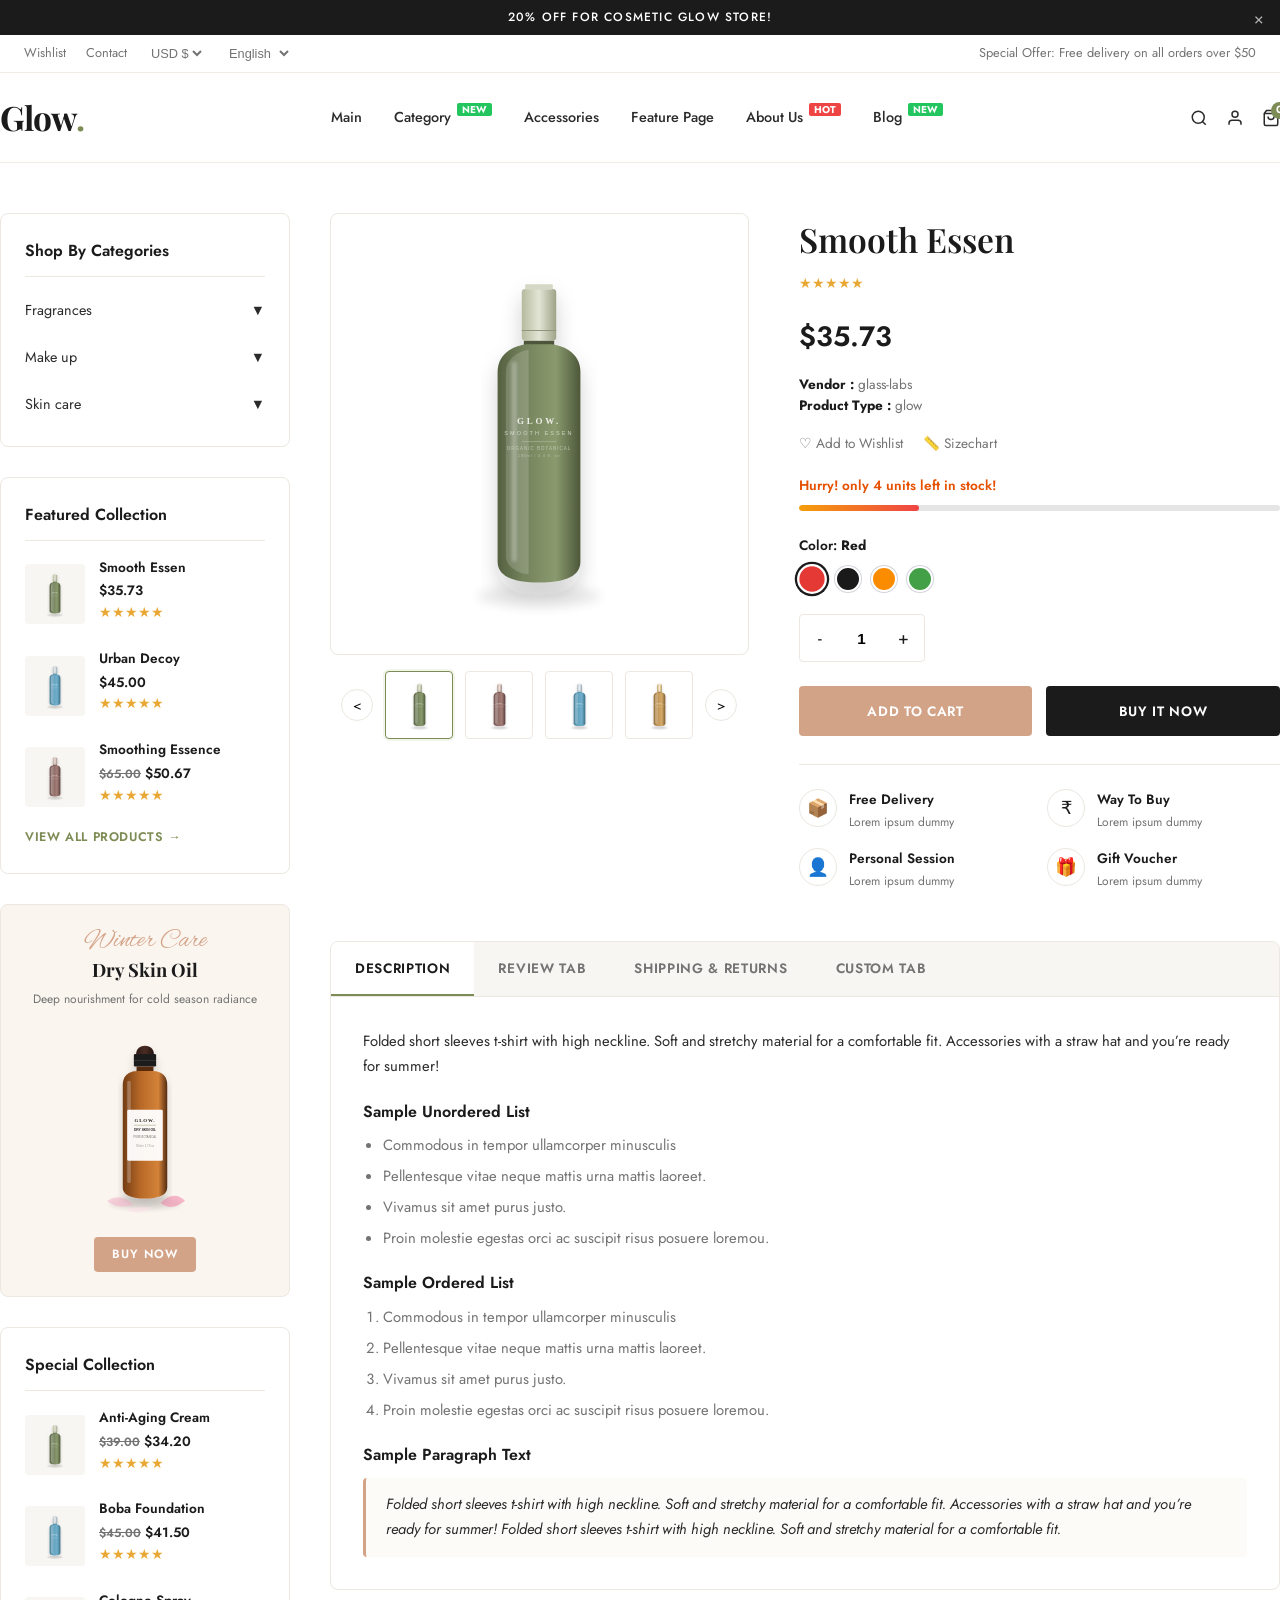
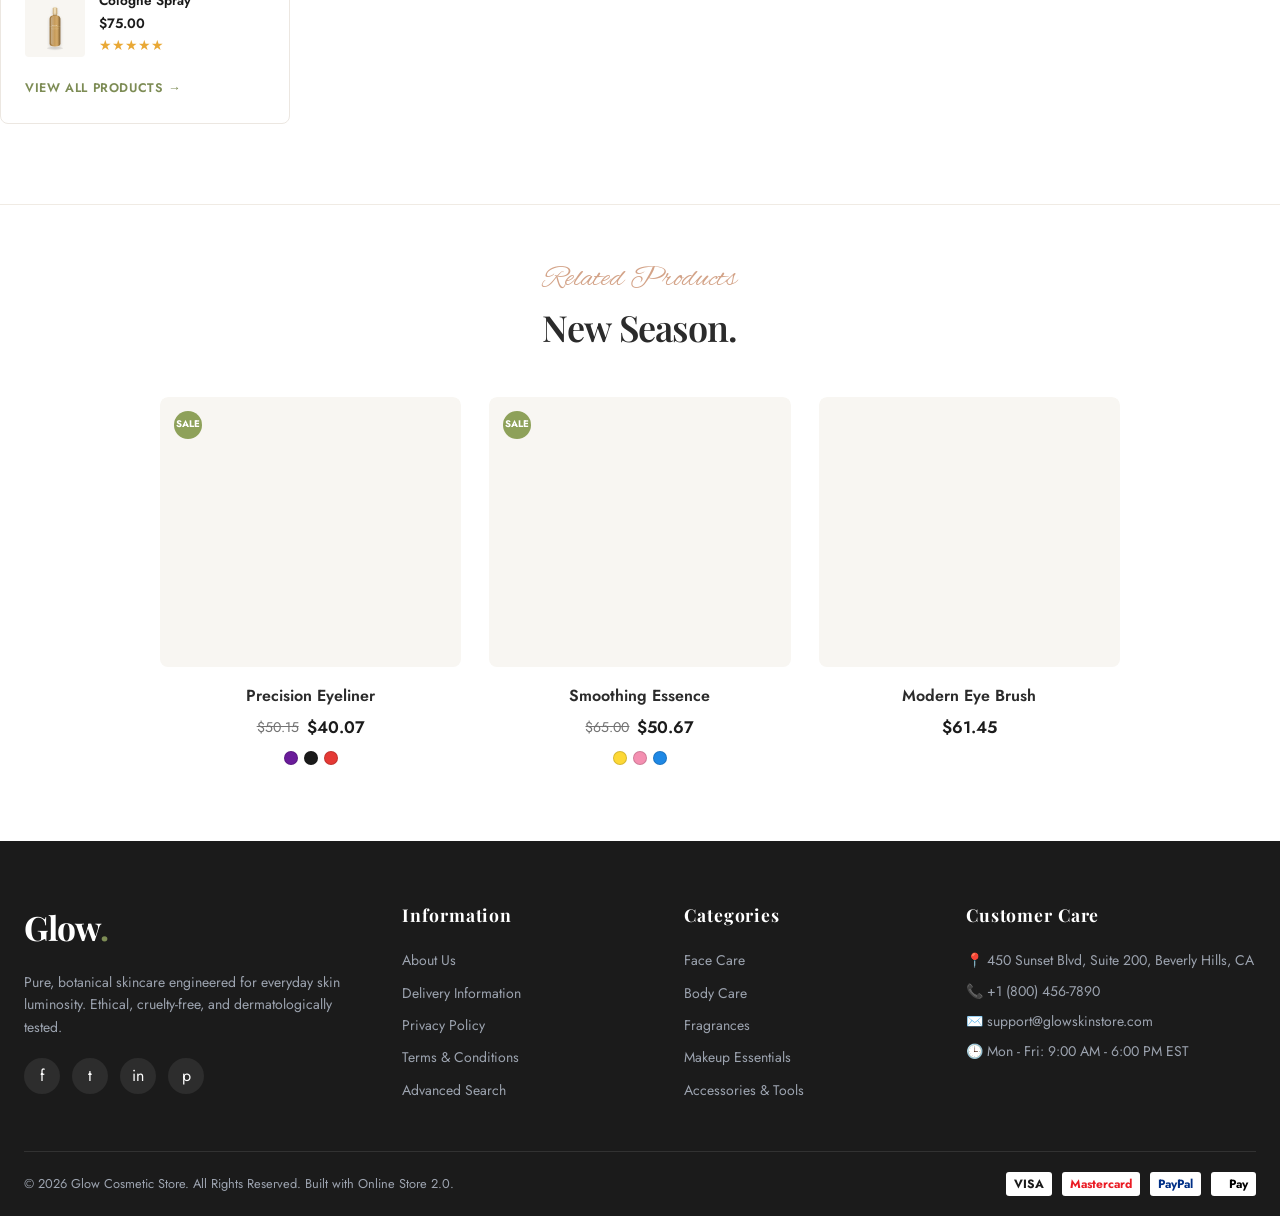
==== preview/product.html @ 287cad3e "feat: complete Glow luxury organic skincare & cosmetics Shopify OS 2.0 theme" ====
<!doctype html>
<html lang="en">
  <head>
    <meta charset="utf-8">
    <meta name="viewport" content="width=device-width, initial-scale=1">
    <title>Smooth Essen — Glow. Luxury Skincare</title>
    <!-- Google Fonts -->
    <link rel="preconnect" href="https://fonts.googleapis.com">
    <link rel="preconnect" href="https://fonts.gstatic.com" crossorigin>
    <link href="https://fonts.googleapis.com/css2?family=Alex+Brush&family=Jost:wght@300;400;500;600;700&family=Playfair+Display:ital,wght@0,400;0,500;0,600;0,700;1,400&display=swap" rel="stylesheet">
    <link rel="stylesheet" href="../assets/glow-theme.css">
  </head>

  <body>
    <!-- Top Announcement Bar -->
    <div class="announcement-bar">
      <div class="container">
        <span>20% OFF FOR COSMETIC GLOW STORE!</span>
        <button type="button" class="close-btn" aria-label="Close">&times;</button>
      </div>
    </div>

    <!-- Header -->
    <header class="site-header">
      <!-- Utility Bar -->
      <div class="header-top">
        <div class="container header-top-inner">
          <div class="header-top-left">
            <a href="#">Wishlist</a>
            <a href="#">Contact</a>
            <select class="header-select">
              <option>USD $</option>
              <option>EUR €</option>
            </select>
            <select class="header-select">
              <option>English</option>
              <option>Español</option>
            </select>
          </div>
          <div class="header-top-right">
            <span>Special Offer: Free delivery on all orders over $50</span>
          </div>
        </div>
      </div>

      <!-- Main Navigation Bar -->
      <div class="container header-main-inner">
        <a href="index.html" class="logo-brand">Glow<span>.</span></a>

        <nav class="header-nav">
          <a href="index.html" class="nav-link">Main</a>
          <a href="index.html#trending" class="nav-link">Category <span class="badge-tag badge-new">NEW</span></a>
          <a href="product.html" class="nav-link">Accessories</a>
          <a href="index.html#hotspots" class="nav-link">Feature Page</a>
          <a href="index.html#unique" class="nav-link">About Us <span class="badge-tag badge-hot">HOT</span></a>
          <a href="index.html#journal" class="nav-link">Blog <span class="badge-tag badge-new">NEW</span></a>
        </nav>

        <div class="header-actions">
          <button type="button" class="header-action-btn" title="Search">
            <svg width="18" height="18" viewBox="0 0 24 24" fill="none" stroke="currentColor" stroke-width="2"><circle cx="11" cy="11" r="8"/><line x1="21" y1="21" x2="16.65" y2="16.65"/></svg>
          </button>
          <a href="#" class="header-action-btn" title="Account">
            <svg width="18" height="18" viewBox="0 0 24 24" fill="none" stroke="currentColor" stroke-width="2"><path d="M20 21v-2a4 4 0 0 0-4-4H8a4 4 0 0 0-4 4v2"/><circle cx="12" cy="7" r="4"/></svg>
          </a>
          <a href="#" class="header-action-btn" title="Cart">
            <svg width="18" height="18" viewBox="0 0 24 24" fill="none" stroke="currentColor" stroke-width="2"><path d="M6 2L3 6v14a2 2 0 0 0 2 2h14a2 2 0 0 0 2-2V6l-3-4z"/><line x1="3" y1="6" x2="21" y2="6"/><path d="M16 10a4 4 0 0 1-8 0"/></svg>
            <span class="cart-counter">0</span>
          </a>
        </div>
      </div>
    </header>

    <!-- Main PDP Layout (Screenshot 1: Left Sidebar + Main Content) -->
    <div class="container pdp-page-layout">
      <!-- Left Column: Sidebar -->
      <aside class="pdp-sidebar">
        <!-- Widget 1: Categories Accordion -->
        <div class="sidebar-widget">
          <h4 class="sidebar-widget-title">Shop By Categories</h4>
          <div class="category-accordion-list">
            <div class="accordion-item">
              <div class="accordion-item-header">
                <span>Fragrances</span>
                <span class="accordion-arrow">▼</span>
              </div>
              <ul class="accordion-sublist" style="display: none; padding-left: 12px; margin-top: 6px; font-size: 0.85rem; color: var(--color-text-muted);">
                <li style="margin-bottom: 4px;"><a href="#">Floral Eau de Parfum</a></li>
                <li style="margin-bottom: 4px;"><a href="#">Citrus &amp; Wood Mist</a></li>
                <li><a href="#">Organic Essential Blends</a></li>
              </ul>
            </div>

            <div class="accordion-item">
              <div class="accordion-item-header">
                <span>Make up</span>
                <span class="accordion-arrow">▼</span>
              </div>
              <ul class="accordion-sublist" style="display: none; padding-left: 12px; margin-top: 6px; font-size: 0.85rem; color: var(--color-text-muted);">
                <li style="margin-bottom: 4px;"><a href="#">Illuminating Foundation</a></li>
                <li style="margin-bottom: 4px;"><a href="#">Precision Eyeliner</a></li>
                <li><a href="#">Mineral Blush</a></li>
              </ul>
            </div>

            <div class="accordion-item">
              <div class="accordion-item-header">
                <span>Skin care</span>
                <span class="accordion-arrow">▼</span>
              </div>
              <ul class="accordion-sublist" style="display: none; padding-left: 12px; margin-top: 6px; font-size: 0.85rem; color: var(--color-text-muted);">
                <li style="margin-bottom: 4px;"><a href="#">Cleansers &amp; Toners</a></li>
                <li style="margin-bottom: 4px;"><a href="#">Active Serums</a></li>
                <li><a href="#">Hydrating Creams</a></li>
              </ul>
            </div>
          </div>
        </div>

        <!-- Widget 2: Featured Collection Mini-Products -->
        <div class="sidebar-widget">
          <h4 class="sidebar-widget-title">Featured Collection</h4>
          <div class="mini-product-list">
            <div class="mini-product-item">
              <div class="mini-product-thumb">
                <img src="../assets/product-bottle-green.svg" alt="Smooth Essen">
              </div>
              <div class="mini-product-info">
                <h5><a href="#">Smooth Essen</a></h5>
                <div class="mini-product-price">$35.73</div>
                <div class="rating-stars">★★★★★</div>
              </div>
            </div>

            <div class="mini-product-item">
              <div class="mini-product-thumb">
                <img src="../assets/product-bottle-blue.svg" alt="Urban Decoy">
              </div>
              <div class="mini-product-info">
                <h5><a href="#">Urban Decoy</a></h5>
                <div class="mini-product-price">$45.00</div>
                <div class="rating-stars">★★★★★</div>
              </div>
            </div>

            <div class="mini-product-item">
              <div class="mini-product-thumb">
                <img src="../assets/product-bottle-rose.svg" alt="Smoothing Essence">
              </div>
              <div class="mini-product-info">
                <h5><a href="#">Smoothing Essence</a></h5>
                <div class="mini-product-price">
                  <span style="color: var(--color-text-muted); text-decoration: line-through; font-size: 0.75rem;">$65.00</span>
                  $50.67
                </div>
                <div class="rating-stars">★★★★★</div>
              </div>
            </div>
          </div>
          <a href="#" class="sidebar-view-all">VIEW ALL PRODUCTS &rarr;</a>
        </div>

        <!-- Widget 3: Promo Card (Winter Care Dry Skin Oil) -->
        <div class="sidebar-promo-card">
          <div class="promo-tag-cursive">Winter Care</div>
          <div class="promo-title-bold">Dry Skin Oil</div>
          <p style="font-size: 0.75rem; color: var(--color-text-muted); margin-bottom: 10px;">
            Deep nourishment for cold season radiance
          </p>
          <img src="../assets/product-dropper.svg" alt="Winter Care Dry Skin Oil">
          <div style="margin-top: 12px;">
            <a href="#" class="btn btn-secondary" style="padding: 8px 18px; font-size: 0.75rem;">BUY NOW</a>
          </div>
        </div>

        <!-- Widget 4: Special Collection Mini-Products -->
        <div class="sidebar-widget">
          <h4 class="sidebar-widget-title">Special Collection</h4>
          <div class="mini-product-list">
            <div class="mini-product-item">
              <div class="mini-product-thumb">
                <img src="../assets/product-bottle-green.svg" alt="Anti-aging Cream">
              </div>
              <div class="mini-product-info">
                <h5><a href="#">Anti-Aging Cream</a></h5>
                <div class="mini-product-price">
                  <span style="color: var(--color-text-muted); text-decoration: line-through; font-size: 0.75rem;">$39.00</span>
                  $34.20
                </div>
                <div class="rating-stars">★★★★★</div>
              </div>
            </div>

            <div class="mini-product-item">
              <div class="mini-product-thumb">
                <img src="../assets/product-bottle-blue.svg" alt="Boba Foundation">
              </div>
              <div class="mini-product-info">
                <h5><a href="#">Boba Foundation</a></h5>
                <div class="mini-product-price">
                  <span style="color: var(--color-text-muted); text-decoration: line-through; font-size: 0.75rem;">$45.00</span>
                  $41.50
                </div>
                <div class="rating-stars">★★★★★</div>
              </div>
            </div>

            <div class="mini-product-item">
              <div class="mini-product-thumb">
                <img src="../assets/product-bottle-amber.svg" alt="Cologne Spray">
              </div>
              <div class="mini-product-info">
                <h5><a href="#">Cologne Spray</a></h5>
                <div class="mini-product-price">$75.00</div>
                <div class="rating-stars">★★★★★</div>
              </div>
            </div>
          </div>
          <a href="#" class="sidebar-view-all">VIEW ALL PRODUCTS &rarr;</a>
        </div>
      </aside>

      <!-- Right Column: Main PDP Content Area -->
      <div class="pdp-main-content">
        <div class="pdp-main-grid">
          <!-- Gallery -->
          <div class="gallery-container">
            <div class="gallery-main-view">
              <img src="../assets/product-bottle-green.svg" alt="Smooth Essen Main View" id="pdpMainImage">
            </div>

            <div class="gallery-thumbs-row">
              <button type="button" class="gallery-nav-arrow prev">&lt;</button>
              <button type="button" class="gallery-thumb-btn active" data-src="../assets/product-bottle-green.svg">
                <img src="../assets/product-bottle-green.svg" alt="Thumb 1">
              </button>
              <button type="button" class="gallery-thumb-btn" data-src="../assets/product-bottle-rose.svg">
                <img src="../assets/product-bottle-rose.svg" alt="Thumb 2">
              </button>
              <button type="button" class="gallery-thumb-btn" data-src="../assets/product-bottle-blue.svg">
                <img src="../assets/product-bottle-blue.svg" alt="Thumb 3">
              </button>
              <button type="button" class="gallery-thumb-btn" data-src="../assets/product-bottle-amber.svg">
                <img src="../assets/product-bottle-amber.svg" alt="Thumb 4">
              </button>
              <button type="button" class="gallery-nav-arrow next">&gt;</button>
            </div>
          </div>

          <!-- PDP Information -->
          <div class="pdp-info-wrap">
            <h1 class="pdp-title">Smooth Essen</h1>

            <div class="pdp-rating-row">
              <div class="rating-stars">★★★★★</div>
            </div>

            <div class="pdp-price-row">
              <span class="pdp-price-large">$35.73</span>
            </div>

            <div class="pdp-meta-row">
              <div><strong>Vendor :</strong> glass-labs</div>
              <div><strong>Product Type :</strong> glow</div>
            </div>

            <!-- Wishlist & Sizechart -->
            <div class="pdp-actions-row">
              <a href="#" class="add-wishlist">♡ Add to Wishlist</a>
              <a href="#" class="open-sizechart">📏 Sizechart</a>
            </div>

            <!-- Stock Urgency Bar -->
            <div class="stock-urgency-box">
              <div class="stock-text">Hurry! only 4 units left in stock!</div>
              <div class="stock-bar-track">
                <div class="stock-bar-fill" style="width: 25%;"></div>
              </div>
            </div>

            <!-- Color Swatches -->
            <div class="variant-selector-group">
              <span class="variant-label">Color: <strong class="selected-color-name">Red</strong></span>
              <div class="pdp-swatches">
                <button type="button" class="pdp-swatch-btn active" style="background-color: #e53935;" data-color="Red" aria-label="Red"></button>
                <button type="button" class="pdp-swatch-btn" style="background-color: #1a1a1a;" data-color="Black" aria-label="Black"></button>
                <button type="button" class="pdp-swatch-btn" style="background-color: #fb8c00;" data-color="Orange" aria-label="Orange"></button>
                <button type="button" class="pdp-swatch-btn" style="background-color: #43a047;" data-color="Green" aria-label="Green"></button>
              </div>
            </div>

            <!-- Quantity & Actions -->
            <div class="pdp-purchase-row">
              <div class="quantity-stepper">
                <button type="button" class="qty-btn qty-minus">-</button>
                <input type="text" class="qty-input" value="1" readonly>
                <button type="button" class="qty-btn qty-plus">+</button>
              </div>
            </div>

            <div class="pdp-btn-group">
              <button type="button" class="btn btn-add-cart">ADD TO CART</button>
              <button type="button" class="btn btn-buy-now">BUY IT NOW</button>
            </div>

            <!-- Trust Features 2x2 Grid -->
            <div class="trust-grid">
              <div class="trust-item">
                <div class="trust-icon">📦</div>
                <div class="trust-text">
                  <h6>Free Delivery</h6>
                  <p>Lorem ipsum dummy</p>
                </div>
              </div>
              <div class="trust-item">
                <div class="trust-icon">₹</div>
                <div class="trust-text">
                  <h6>Way To Buy</h6>
                  <p>Lorem ipsum dummy</p>
                </div>
              </div>
              <div class="trust-item">
                <div class="trust-icon">👤</div>
                <div class="trust-text">
                  <h6>Personal Session</h6>
                  <p>Lorem ipsum dummy</p>
                </div>
              </div>
              <div class="trust-item">
                <div class="trust-icon">🎁</div>
                <div class="trust-text">
                  <h6>Gift Voucher</h6>
                  <p>Lorem ipsum dummy</p>
                </div>
              </div>
            </div>
          </div>
        </div>

        <!-- Accordion / Tabs Section -->
        <div class="pdp-tabs-section">
          <div class="pdp-tab-nav">
            <button type="button" class="tab-nav-btn active" data-tab="tab-desc">DESCRIPTION</button>
            <button type="button" class="tab-nav-btn" data-tab="tab-reviews">REVIEW TAB</button>
            <button type="button" class="tab-nav-btn" data-tab="tab-shipping">SHIPPING &amp; RETURNS</button>
            <button type="button" class="tab-nav-btn" data-tab="tab-custom">CUSTOM TAB</button>
          </div>

          <!-- Description Tab -->
          <div class="pdp-tab-pane active" id="tab-desc">
            <p style="margin-bottom: 16px;">
              Folded short sleeves t-shirt with high neckline. Soft and stretchy material for a comfortable fit. Accessories with a straw hat and you’re ready for summer!
            </p>

            <h4>Sample Unordered List</h4>
            <ul>
              <li>Commodous in tempor ullamcorper minusculis</li>
              <li>Pellentesque vitae neque mattis urna mattis laoreet.</li>
              <li>Vivamus sit amet purus justo.</li>
              <li>Proin molestie egestas orci ac suscipit risus posuere loremou.</li>
            </ul>

            <h4>Sample Ordered List</h4>
            <ol>
              <li>Commodous in tempor ullamcorper minusculis</li>
              <li>Pellentesque vitae neque mattis urna mattis laoreet.</li>
              <li>Vivamus sit amet purus justo.</li>
              <li>Proin molestie egestas orci ac suscipit risus posuere loremou.</li>
            </ol>

            <h4>Sample Paragraph Text</h4>
            <blockquote style="font-style: italic; background: #fdfbf7; padding: 14px 20px; border-left: 3px solid var(--color-secondary); margin-top: 10px; border-radius: 4px;">
              Folded short sleeves t-shirt with high neckline. Soft and stretchy material for a comfortable fit. Accessories with a straw hat and you’re ready for summer! Folded short sleeves t-shirt with high neckline. Soft and stretchy material for a comfortable fit.
            </blockquote>
          </div>

          <!-- Reviews Tab -->
          <div class="pdp-tab-pane" id="tab-reviews">
            <div style="display: flex; align-items: center; justify-content: space-between; margin-bottom: 20px;">
              <div>
                <h4 style="margin: 0;">Customer Reviews</h4>
                <div class="rating-stars">★★★★★</div>
                <span style="font-size: 0.85rem; color: var(--color-text-muted);">Based on 48 genuine reviews</span>
              </div>
              <button type="button" class="btn btn-outline" style="padding: 8px 16px;">Write a Review</button>
            </div>
            <p style="color: var(--color-text-muted);">
              “Incredible texture and absorption! My skin has never felt softer or more hydrated throughout dry season.” — <em>Sarah L.</em>
            </p>
          </div>

          <!-- Shipping Tab -->
          <div class="pdp-tab-pane" id="tab-shipping">
            <h4>Shipping Policy</h4>
            <p>Standard delivery takes 3-5 business days. We offer free express shipping on all domestic orders over $50.</p>
            <h4 style="margin-top: 14px;">30-Day Happiness Guarantee</h4>
            <p>If you are not completely satisfied with your botanical skincare product, return it within 30 days for a full refund or exchange.</p>
          </div>

          <!-- Custom Tab -->
          <div class="pdp-tab-pane" id="tab-custom">
            <h4>Clean Beauty Pledge</h4>
            <p>
              All Glow formulas are strictly formulated without parabens, sulfates, phthalates, synthetic dyes, or artificial fragrances. Verified by independent lab testing.
            </p>
          </div>
        </div>
      </div>
    </div>

    <!-- Related Products Section (Screenshot 1: "Related Products New Season.") -->
    <section class="related-products-section">
      <div class="container">
        <div class="related-title-box">
          <div class="section-tag">Related Products</div>
          <h2 class="section-title">New Season.</h2>
        </div>

        <div class="product-grid" style="grid-template-columns: repeat(3, 1fr); max-width: 960px; margin: 0 auto;">
          <!-- Card 1 -->
          <div class="product-card">
            <div class="card-media-wrap">
              <span class="card-badge" style="border-radius: 50%; width: 28px; height: 28px; padding: 0; display: flex; align-items: center; justify-content: center; font-size: 0.6rem;">SALE</span>
              <a href="#">
                <img src="../assets/product-bottle-amber.svg" alt="Precision Eyeliner">
              </a>
              <div class="card-quick-actions">
                <button type="button" class="action-icon-btn wishlist" title="Wishlist">♡</button>
                <button type="button" class="action-icon-btn quickview" title="Quick View">🔍</button>
                <button type="button" class="action-icon-btn cart" title="Add to Cart">👜</button>
              </div>
            </div>
            <div class="card-details">
              <h3 class="product-card-title"><a href="#">Precision Eyeliner</a></h3>
              <div class="card-prices">
                <span class="price-compare">$50.15</span>
                <span class="price-current">$40.07</span>
              </div>
              <div class="card-swatches">
                <span class="swatch-circle" style="background-color: #6a1b9a;"></span>
                <span class="swatch-circle" style="background-color: #1a1a1a;"></span>
                <span class="swatch-circle" style="background-color: #e53935;"></span>
              </div>
            </div>
          </div>

          <!-- Card 2 -->
          <div class="product-card">
            <div class="card-media-wrap">
              <span class="card-badge" style="border-radius: 50%; width: 28px; height: 28px; padding: 0; display: flex; align-items: center; justify-content: center; font-size: 0.6rem;">SALE</span>
              <a href="#">
                <img src="../assets/product-bottle-rose.svg" alt="Smoothing Essence">
              </a>
              <div class="card-quick-actions">
                <button type="button" class="action-icon-btn wishlist" title="Wishlist">♡</button>
                <button type="button" class="action-icon-btn quickview" title="Quick View">🔍</button>
                <button type="button" class="action-icon-btn cart" title="Add to Cart">👜</button>
              </div>
            </div>
            <div class="card-details">
              <h3 class="product-card-title"><a href="#">Smoothing Essence</a></h3>
              <div class="card-prices">
                <span class="price-compare">$65.00</span>
                <span class="price-current">$50.67</span>
              </div>
              <div class="card-swatches">
                <span class="swatch-circle" style="background-color: #fdd835;"></span>
                <span class="swatch-circle" style="background-color: #f48fb1;"></span>
                <span class="swatch-circle" style="background-color: #1e88e5;"></span>
              </div>
            </div>
          </div>

          <!-- Card 3 -->
          <div class="product-card">
            <div class="card-media-wrap">
              <a href="#">
                <img src="../assets/product-bottle-amber.svg" alt="Modern Eye Brush">
              </a>
              <div class="card-quick-actions">
                <button type="button" class="action-icon-btn wishlist" title="Wishlist">♡</button>
                <button type="button" class="action-icon-btn quickview" title="Quick View">🔍</button>
                <button type="button" class="action-icon-btn cart" title="Add to Cart">👜</button>
              </div>
            </div>
            <div class="card-details">
              <h3 class="product-card-title"><a href="#">Modern Eye Brush</a></h3>
              <div class="card-prices">
                <span class="price-current">$61.45</span>
              </div>
            </div>
          </div>
        </div>
      </div>
    </section>

    <!-- Footer -->
    <footer class="site-footer">
      <div class="container">
        <div class="footer-grid">
          <div class="footer-col">
            <a href="index.html" class="logo-brand" style="color: #ffffff; margin-bottom: 16px;">Glow<span style="color: var(--color-primary);">.</span></a>
            <p>Pure, botanical skincare engineered for everyday skin luminosity. Ethical, cruelty-free, and dermatologically tested.</p>
            <div class="social-icons-row">
              <a href="#" class="social-circle-btn">f</a>
              <a href="#" class="social-circle-btn">t</a>
              <a href="#" class="social-circle-btn">in</a>
              <a href="#" class="social-circle-btn">p</a>
            </div>
          </div>

          <div class="footer-col">
            <h4>Information</h4>
            <div class="footer-links-list">
              <a href="#">About Us</a>
              <a href="#">Delivery Information</a>
              <a href="#">Privacy Policy</a>
              <a href="#">Terms &amp; Conditions</a>
              <a href="#">Advanced Search</a>
            </div>
          </div>

          <div class="footer-col">
            <h4>Categories</h4>
            <div class="footer-links-list">
              <a href="#">Face Care</a>
              <a href="#">Body Care</a>
              <a href="#">Fragrances</a>
              <a href="#">Makeup Essentials</a>
              <a href="#">Accessories &amp; Tools</a>
            </div>
          </div>

          <div class="footer-col">
            <h4>Customer Care</h4>
            <p style="margin-bottom: 8px;">📍 450 Sunset Blvd, Suite 200, Beverly Hills, CA</p>
            <p style="margin-bottom: 8px;">📞 +1 (800) 456-7890</p>
            <p style="margin-bottom: 8px;">✉️ support@glowskinstore.com</p>
            <p>🕒 Mon - Fri: 9:00 AM - 6:00 PM EST</p>
          </div>
        </div>

        <div class="footer-bottom">
          <div class="footer-bottom-inner">
            <div>© 2026 Glow Cosmetic Store. All Rights Reserved. Built with Online Store 2.0.</div>
            <div class="payment-badges-row">
              <span class="payment-badge" style="color: #1a1a1a; font-weight: 700; font-size: 0.75rem;">VISA</span>
              <span class="payment-badge" style="color: #ea1d25; font-weight: 700; font-size: 0.75rem;">Mastercard</span>
              <span class="payment-badge" style="color: #003087; font-weight: 700; font-size: 0.75rem;">PayPal</span>
              <span class="payment-badge" style="color: #000000; font-weight: 700; font-size: 0.75rem;"> Pay</span>
            </div>
          </div>
        </div>
      </div>
    </footer>

    <!-- Scripts -->
    <script src="../assets/glow-theme.js"></script>
  </body>
</html>
---- assets/glow-theme.css ----
/* ==========================================================================
   GLOW. — LUXURY COSMETIC & SKINCARE SHOPIFY THEME STYLESHEET
   Online Store 2.0 Responsive Framework
   ========================================================================== */

@import url('https://fonts.googleapis.com/css2?family=Alex+Brush&family=Jost:ital,wght@0,300;0,400;0,500;0,600;0,700;1,400&family=Playfair+Display:ital,wght@0,400;0,500;0,600;0,700;1,400&display=swap');

:root {
  --font-heading: 'Playfair Display', Georgia, serif;
  --font-body: 'Jost', -apple-system, BlinkMacSystemFont, sans-serif;
  --font-script: 'Alex Brush', cursive;

  --color-primary: #7d8c55;
  --color-primary-dark: #667443;
  --color-primary-light: #f2f5eb;
  --color-secondary: #d3a388;
  --color-secondary-hover: #c49479;
  --color-accent-badge: #8ea15a;
  
  --color-bg-main: #ffffff;
  --color-bg-cream: #fbf9f6;
  --color-bg-card: #f8f6f2;
  --color-dark: #1b1b1b;
  --color-dark-surface: #222222;
  
  --color-text-main: #2b2b2b;
  --color-text-muted: #737373;
  --color-border: #ece7e1;
  --color-border-subtle: #f0ebe4;
  
  --color-star: #e9a835;
  --color-urgent: #e65100;
  
  --container-width: 1280px;
  --gutter: 24px;
  --radius-sm: 4px;
  --radius-md: 8px;
  --radius-lg: 16px;
  --radius-full: 9999px;
  
  --shadow-sm: 0 2px 8px rgba(0, 0, 0, 0.04);
  --shadow-md: 0 6px 20px rgba(0, 0, 0, 0.07);
  --shadow-lg: 0 12px 30px rgba(0, 0, 0, 0.1);
  --transition: all 0.3s cubic-bezier(0.25, 0.8, 0.25, 1);
}

/* Reset & Base */
*, *::before, *::after {
  box-sizing: border-box;
  margin: 0;
  padding: 0;
}

html {
  font-size: 16px;
  scroll-behavior: smooth;
}

body {
  font-family: var(--font-body);
  color: var(--color-text-main);
  background-color: var(--color-bg-main);
  line-height: 1.6;
  -webkit-font-smoothing: antialiased;
  overflow-x: hidden;
}

img {
  max-width: 100%;
  height: auto;
  display: block;
}

a {
  color: inherit;
  text-decoration: none;
  transition: var(--transition);
}

button {
  cursor: pointer;
  border: none;
  background: none;
  font-family: inherit;
  transition: var(--transition);
}

ul, ol {
  list-style: none;
}

.container {
  width: 100%;
  max-width: var(--container-width);
  margin-left: auto;
  margin-right: auto;
  padding-left: var(--gutter);
  padding-right: var(--gutter);
}

/* Typography Utilities */
.font-serif {
  font-family: var(--font-heading);
}

.font-script {
  font-family: var(--font-script);
}

.section-tag {
  display: inline-block;
  font-family: var(--font-script);
  font-size: 1.85rem;
  color: var(--color-secondary);
  line-height: 1;
  margin-bottom: 4px;
}

.section-title {
  font-family: var(--font-heading);
  font-size: 2.25rem;
  font-weight: 600;
  color: var(--color-text-main);
  margin-bottom: 12px;
  letter-spacing: -0.02em;
}

.section-desc {
  color: var(--color-text-muted);
  font-size: 0.975rem;
  max-width: 600px;
  margin: 0 auto 36px;
}

/* Buttons */
.btn {
  display: inline-flex;
  align-items: center;
  justify-content: center;
  padding: 13px 28px;
  font-size: 0.85rem;
  font-weight: 600;
  letter-spacing: 0.08em;
  text-transform: uppercase;
  border-radius: var(--radius-sm);
  transition: var(--transition);
  gap: 8px;
}

.btn-primary {
  background-color: var(--color-primary);
  color: #ffffff;
}

.btn-primary:hover {
  background-color: var(--color-primary-dark);
  box-shadow: 0 4px 14px rgba(125, 140, 85, 0.4);
}

.btn-secondary {
  background-color: var(--color-secondary);
  color: #ffffff;
}

.btn-secondary:hover {
  background-color: var(--color-secondary-hover);
}

.btn-dark {
  background-color: var(--color-dark);
  color: #ffffff;
}

.btn-dark:hover {
  background-color: #333333;
}

.btn-outline {
  border: 1px solid var(--color-border);
  background-color: transparent;
  color: var(--color-text-main);
}

.btn-outline:hover {
  border-color: var(--color-dark);
  background-color: var(--color-dark);
  color: #ffffff;
}

/* ==========================================================================
   HEADER & TOP BAR
   ========================================================================== */
.announcement-bar {
  background-color: var(--color-dark);
  color: #ffffff;
  padding: 8px 16px;
  font-size: 0.75rem;
  letter-spacing: 0.1em;
  text-transform: uppercase;
  font-weight: 500;
  text-align: center;
  position: relative;
  z-index: 100;
}

.announcement-bar .close-btn {
  position: absolute;
  right: 16px;
  top: 50%;
  transform: translateY(-50%);
  color: #ffffff;
  opacity: 0.7;
  font-size: 1rem;
}

.announcement-bar .close-btn:hover {
  opacity: 1;
}

/* Header Top Utility Bar */
.header-top {
  border-bottom: 1px solid var(--color-border-subtle);
  font-size: 0.8rem;
  color: var(--color-text-muted);
  padding: 8px 0;
}

.header-top-inner {
  display: flex;
  justify-content: space-between;
  align-items: center;
}

.header-top-left, .header-top-right {
  display: flex;
  align-items: center;
  gap: 20px;
}

.header-top a:hover, .header-top select:hover {
  color: var(--color-dark);
}

.header-select {
  border: none;
  background: transparent;
  font-size: 0.8rem;
  color: var(--color-text-muted);
  outline: none;
  cursor: pointer;
}

/* Header Main */
.site-header {
  position: sticky;
  top: 0;
  background: rgba(255, 255, 255, 0.98);
  backdrop-filter: blur(10px);
  z-index: 90;
  border-bottom: 1px solid var(--color-border-subtle);
  transition: var(--transition);
}

.header-main-inner {
  display: flex;
  align-items: center;
  justify-content: space-between;
  padding: 18px 0;
}

.logo-brand {
  font-family: var(--font-heading);
  font-size: 2.1rem;
  font-weight: 700;
  color: var(--color-dark);
  letter-spacing: -0.03em;
  display: flex;
  align-items: center;
}

.logo-brand span {
  color: var(--color-primary);
}

.header-nav {
  display: flex;
  align-items: center;
  gap: 32px;
}

.nav-link {
  position: relative;
  font-size: 0.9rem;
  font-weight: 500;
  color: var(--color-text-main);
  padding: 6px 0;
  display: inline-flex;
  align-items: center;
  gap: 4px;
}

.nav-link:hover {
  color: var(--color-primary);
}

.badge-tag {
  display: inline-block;
  font-size: 0.62rem;
  font-weight: 700;
  text-transform: uppercase;
  padding: 1px 5px;
  border-radius: 2px;
  position: relative;
  top: -8px;
  margin-left: 2px;
  line-height: 1.2;
}

.badge-new {
  background-color: #22c55e;
  color: #ffffff;
}

.badge-hot {
  background-color: #ef4444;
  color: #ffffff;
}

.badge-sale {
  background-color: var(--color-accent-badge);
  color: #ffffff;
}

.header-actions {
  display: flex;
  align-items: center;
  gap: 18px;
}

.header-action-btn {
  color: var(--color-text-main);
  display: flex;
  align-items: center;
  justify-content: center;
  position: relative;
  font-size: 1.15rem;
}

.header-action-btn:hover {
  color: var(--color-primary);
}

.cart-counter {
  position: absolute;
  top: -7px;
  right: -8px;
  background-color: var(--color-primary);
  color: #ffffff;
  font-size: 0.65rem;
  font-weight: 700;
  width: 17px;
  height: 17px;
  border-radius: 50%;
  display: flex;
  align-items: center;
  justify-content: center;
}

/* ==========================================================================
   HERO BANNER SECTION
   ========================================================================== */
.hero-section {
  background-color: var(--color-bg-cream);
  overflow: hidden;
  position: relative;
  padding: 40px 0 0 0;
}

.hero-grid {
  display: grid;
  grid-template-columns: 1fr 1.2fr;
  align-items: center;
  gap: 40px;
}

.hero-content {
  padding: 40px 0 60px 0;
}

.hero-tag {
  font-family: var(--font-script);
  font-size: 2.2rem;
  color: var(--color-primary);
  display: block;
  margin-bottom: 8px;
}

.hero-title {
  font-family: var(--font-heading);
  font-size: 3.6rem;
  line-height: 1.12;
  font-weight: 600;
  color: var(--color-dark);
  margin-bottom: 18px;
  letter-spacing: -0.02em;
}

.hero-desc {
  color: var(--color-text-muted);
  font-size: 1.05rem;
  line-height: 1.6;
  margin-bottom: 32px;
  max-width: 440px;
}

.hero-media {
  position: relative;
  display: flex;
  justify-content: flex-end;
  align-items: flex-end;
}

.hero-image-wrapper {
  position: relative;
  width: 100%;
  max-width: 580px;
}

.hero-image-wrapper img {
  border-radius: 20px 20px 0 0;
  object-fit: cover;
  box-shadow: var(--shadow-md);
}

/* ==========================================================================
   FEATURES VALUE BAR
   ========================================================================== */
.features-bar {
  border-bottom: 1px solid var(--color-border);
  padding: 34px 0;
  background-color: #ffffff;
}

.features-grid {
  display: grid;
  grid-template-columns: repeat(4, 1fr);
  gap: 24px;
}

.feature-box {
  display: flex;
  align-items: center;
  gap: 16px;
}

.feature-icon-wrap {
  width: 48px;
  height: 48px;
  border-radius: 50%;
  background-color: var(--color-primary-light);
  color: var(--color-primary);
  display: flex;
  align-items: center;
  justify-content: center;
  font-size: 1.35rem;
  flex-shrink: 0;
}

.feature-info h4 {
  font-size: 0.95rem;
  font-weight: 600;
  color: var(--color-dark);
  margin-bottom: 3px;
}

.feature-info p {
  font-size: 0.8rem;
  color: var(--color-text-muted);
}

/* ==========================================================================
   PRODUCT CARDS & GRIDS
   ========================================================================== */
.products-section {
  padding: 70px 0;
}

.section-header-center {
  text-align: center;
  margin-bottom: 40px;
}

.category-tabs {
  display: flex;
  justify-content: center;
  gap: 12px;
  margin-bottom: 36px;
  flex-wrap: wrap;
}

.category-tab-btn {
  font-size: 0.85rem;
  font-weight: 500;
  padding: 6px 18px;
  border-radius: var(--radius-full);
  color: var(--color-text-muted);
  border: 1px solid transparent;
}

.category-tab-btn.active, .category-tab-btn:hover {
  background-color: var(--color-primary-light);
  color: var(--color-primary-dark);
  font-weight: 600;
}

.product-grid {
  display: grid;
  grid-template-columns: repeat(4, 1fr);
  gap: 28px;
}

.product-card {
  background: #ffffff;
  border-radius: var(--radius-md);
  overflow: hidden;
  transition: var(--transition);
  position: relative;
  display: flex;
  flex-direction: column;
}

.product-card:hover {
  transform: translateY(-4px);
  box-shadow: var(--shadow-sm);
}

.card-media-wrap {
  position: relative;
  background-color: var(--color-bg-card);
  border-radius: var(--radius-md);
  padding: 24px;
  display: flex;
  align-items: center;
  justify-content: center;
  min-height: 270px;
  overflow: hidden;
}

.card-media-wrap img {
  max-height: 220px;
  object-fit: contain;
  transition: transform 0.5s ease;
}

.product-card:hover .card-media-wrap img {
  transform: scale(1.05);
}

.card-badge {
  position: absolute;
  top: 14px;
  left: 14px;
  background-color: var(--color-accent-badge);
  color: #ffffff;
  font-size: 0.65rem;
  font-weight: 700;
  text-transform: uppercase;
  padding: 3px 8px;
  border-radius: var(--radius-full);
}

.card-quick-actions {
  position: absolute;
  bottom: 12px;
  left: 50%;
  transform: translateX(-50%) translateY(20px);
  display: flex;
  gap: 8px;
  opacity: 0;
  transition: var(--transition);
}

.product-card:hover .card-quick-actions {
  opacity: 1;
  transform: translateX(-50%) translateY(0);
}

.action-icon-btn {
  width: 36px;
  height: 36px;
  border-radius: 50%;
  background: #ffffff;
  color: var(--color-dark);
  box-shadow: var(--shadow-sm);
  display: flex;
  align-items: center;
  justify-content: center;
}

.action-icon-btn:hover {
  background: var(--color-primary);
  color: #ffffff;
}

.card-details {
  padding: 16px 8px;
  text-align: center;
  flex-grow: 1;
  display: flex;
  flex-direction: column;
  align-items: center;
}

.product-card-title {
  font-family: var(--font-body);
  font-size: 1rem;
  font-weight: 600;
  color: var(--color-text-main);
  margin-bottom: 6px;
}

.product-card-title a:hover {
  color: var(--color-primary);
}

.rating-stars {
  display: flex;
  gap: 3px;
  color: var(--color-star);
  font-size: 0.85rem;
  margin-bottom: 8px;
}

.card-prices {
  display: flex;
  align-items: center;
  gap: 8px;
  margin-bottom: 10px;
}

.price-current {
  font-weight: 600;
  color: var(--color-dark);
  font-size: 1.05rem;
}

.price-compare {
  color: var(--color-text-muted);
  text-decoration: line-through;
  font-size: 0.875rem;
}

/* Color Swatches */
.card-swatches {
  display: flex;
  gap: 6px;
  justify-content: center;
  margin-top: auto;
}

.swatch-circle {
  width: 14px;
  height: 14px;
  border-radius: 50%;
  border: 1px solid rgba(0, 0, 0, 0.15);
  display: inline-block;
  cursor: pointer;
  transition: transform 0.2s ease;
}

.swatch-circle:hover, .swatch-circle.active {
  transform: scale(1.25);
  box-shadow: 0 0 0 2px #ffffff, 0 0 0 3px var(--color-primary);
}

/* ==========================================================================
   SPLIT FEATURE ("What Makes Us Unique?")
   ========================================================================== */
.split-feature-section {
  padding: 60px 0;
  background-color: #ffffff;
}

.split-feature-grid {
  display: grid;
  grid-template-columns: 1fr 1fr;
  align-items: center;
  gap: 60px;
}

.split-feature-media {
  position: relative;
}

.split-feature-media img {
  border-radius: var(--radius-lg);
  box-shadow: var(--shadow-md);
  width: 100%;
}

.feature-tag-badge {
  color: var(--color-secondary);
  font-size: 0.85rem;
  font-weight: 600;
  letter-spacing: 0.1em;
  text-transform: uppercase;
  margin-bottom: 6px;
  display: block;
}

.benefit-list {
  margin: 24px 0 32px 0;
  display: flex;
  flex-direction: column;
  gap: 16px;
}

.benefit-item {
  display: flex;
  align-items: flex-start;
  gap: 14px;
}

.benefit-check-icon {
  width: 22px;
  height: 22px;
  border-radius: 50%;
  background-color: var(--color-primary-light);
  color: var(--color-primary);
  display: flex;
  align-items: center;
  justify-content: center;
  font-size: 0.75rem;
  flex-shrink: 0;
  margin-top: 2px;
}

.benefit-text h5 {
  font-size: 0.95rem;
  font-weight: 600;
  color: var(--color-dark);
  margin-bottom: 2px;
}

.benefit-text p {
  font-size: 0.85rem;
  color: var(--color-text-muted);
}

/* ==========================================================================
   PROMO BANNER
   ========================================================================== */
.promo-banner {
  background-color: #faede6;
  padding: 60px 0;
  position: relative;
  overflow: hidden;
}

.promo-grid {
  display: grid;
  grid-template-columns: 1fr 1.1fr;
  align-items: center;
  gap: 40px;
}

.promo-media img {
  border-radius: var(--radius-lg);
  box-shadow: var(--shadow-sm);
}

.promo-content {
  text-align: center;
}

/* ==========================================================================
   PRODUCT HOTSPOTS & DOCTOR TESTIMONIAL
   ========================================================================== */
.hotspots-section {
  padding: 70px 0;
  background-color: #ffffff;
}

.hotspots-grid {
  display: grid;
  grid-template-columns: 1.3fr 0.9fr;
  align-items: center;
  gap: 50px;
}

.hotspot-stage {
  position: relative;
  background-color: var(--color-bg-card);
  border-radius: var(--radius-lg);
  padding: 60px;
  display: flex;
  align-items: center;
  justify-content: center;
}

.hotspot-stage img {
  max-height: 380px;
}

.hotspot-marker {
  position: absolute;
  cursor: pointer;
}

.hotspot-dot {
  width: 20px;
  height: 20px;
  background-color: var(--color-primary);
  border: 3px solid #ffffff;
  border-radius: 50%;
  box-shadow: 0 0 0 4px rgba(125, 140, 85, 0.3);
  animation: pulseDot 2s infinite;
}

@keyframes pulseDot {
  0% { box-shadow: 0 0 0 0 rgba(125, 140, 85, 0.6); }
  70% { box-shadow: 0 0 0 10px rgba(125, 140, 85, 0); }
  100% { box-shadow: 0 0 0 0 rgba(125, 140, 85, 0); }
}

.hotspot-label {
  position: absolute;
  background: #ffffff;
  padding: 6px 14px;
  border-radius: var(--radius-sm);
  box-shadow: var(--shadow-sm);
  font-size: 0.8rem;
  font-weight: 600;
  white-space: nowrap;
  color: var(--color-dark);
}

.hotspot-top-left { top: 20%; left: 15%; }
.hotspot-top-right { top: 25%; right: 15%; }
.hotspot-bottom-left { bottom: 25%; left: 15%; }
.hotspot-bottom-right { bottom: 30%; right: 15%; }

/* Expert Testimonial Card */
.expert-card {
  background: #ffffff;
  border: 1px solid var(--color-border);
  border-radius: var(--radius-md);
  padding: 36px;
  box-shadow: var(--shadow-sm);
  text-align: center;
}

.expert-avatar {
  width: 90px;
  height: 90px;
  border-radius: 50%;
  object-fit: cover;
  margin: 0 auto 16px;
  border: 3px solid var(--color-primary-light);
}

.expert-name {
  font-size: 1.1rem;
  font-weight: 600;
  color: var(--color-dark);
  margin-bottom: 4px;
}

.expert-role {
  font-size: 0.8rem;
  color: var(--color-primary);
  font-weight: 500;
  margin-bottom: 16px;
  text-transform: uppercase;
  letter-spacing: 0.05em;
}

.expert-quote {
  font-style: italic;
  color: var(--color-text-muted);
  font-size: 0.925rem;
  line-height: 1.6;
  margin-bottom: 20px;
}

/* ==========================================================================
   DEAL OF THE DAY / IN-PAGE FEATURED PRODUCT SECTION
   ========================================================================== */
.deal-section {
  padding: 70px 0;
  background-color: var(--color-bg-cream);
  border-top: 1px solid var(--color-border-subtle);
  border-bottom: 1px solid var(--color-border-subtle);
}

.pdp-main-grid {
  display: grid;
  grid-template-columns: 1fr 1.15fr;
  gap: 50px;
  align-items: flex-start;
}

/* PDP Gallery */
.gallery-container {
  display: flex;
  flex-direction: column;
  gap: 16px;
}

.gallery-main-view {
  background: #ffffff;
  border-radius: var(--radius-md);
  padding: 30px;
  display: flex;
  align-items: center;
  justify-content: center;
  min-height: 420px;
  border: 1px solid var(--color-border);
  position: relative;
}

.gallery-main-view img {
  max-height: 380px;
  object-fit: contain;
}

.gallery-thumbs-row {
  display: flex;
  align-items: center;
  gap: 12px;
  justify-content: center;
}

.gallery-thumb-btn {
  width: 68px;
  height: 68px;
  border-radius: var(--radius-sm);
  border: 1px solid var(--color-border);
  background: #ffffff;
  padding: 6px;
  cursor: pointer;
  transition: var(--transition);
}

.gallery-thumb-btn.active, .gallery-thumb-btn:hover {
  border-color: var(--color-primary);
  box-shadow: 0 0 0 2px var(--color-primary-light);
}

.gallery-thumb-btn img {
  width: 100%;
  height: 100%;
  object-fit: contain;
}

.gallery-nav-arrow {
  width: 32px;
  height: 32px;
  border-radius: 50%;
  background: #ffffff;
  border: 1px solid var(--color-border);
  display: flex;
  align-items: center;
  justify-content: center;
  cursor: pointer;
}

.gallery-nav-arrow:hover {
  background: var(--color-dark);
  color: #ffffff;
}

/* PDP Information */
.pdp-info-wrap {
  display: flex;
  flex-direction: column;
}

.pdp-title {
  font-family: var(--font-heading);
  font-size: 2.1rem;
  font-weight: 600;
  color: var(--color-dark);
  margin-bottom: 6px;
}

.pdp-rating-row {
  display: flex;
  align-items: center;
  gap: 10px;
  margin-bottom: 12px;
}

.pdp-price-row {
  display: flex;
  align-items: baseline;
  gap: 12px;
  margin-bottom: 14px;
}

.pdp-price-large {
  font-size: 1.75rem;
  font-weight: 600;
  color: var(--color-dark);
}

.pdp-meta-row {
  font-size: 0.85rem;
  color: var(--color-text-muted);
  margin-bottom: 16px;
  line-height: 1.6;
}

.pdp-meta-row strong {
  color: var(--color-dark);
}

.pdp-actions-row {
  display: flex;
  gap: 20px;
  font-size: 0.85rem;
  margin-bottom: 20px;
}

.pdp-actions-row a {
  display: inline-flex;
  align-items: center;
  gap: 6px;
  color: var(--color-text-muted);
}

.pdp-actions-row a:hover {
  color: var(--color-primary);
}

/* Stock Urgency Bar */
.stock-urgency-box {
  margin-bottom: 24px;
}

.stock-text {
  font-size: 0.85rem;
  font-weight: 600;
  color: var(--color-urgent);
  margin-bottom: 8px;
}

.stock-bar-track {
  height: 6px;
  width: 100%;
  background-color: #e5e5e5;
  border-radius: var(--radius-full);
  overflow: hidden;
}

.stock-bar-fill {
  height: 100%;
  width: 35%;
  background: linear-gradient(90deg, #f59e0b, #ef4444);
  border-radius: var(--radius-full);
  transition: width 0.6s ease;
}

/* Color Variant Picker */
.variant-selector-group {
  margin-bottom: 22px;
}

.variant-label {
  display: block;
  font-size: 0.85rem;
  font-weight: 600;
  color: var(--color-dark);
  margin-bottom: 10px;
}

.pdp-swatches {
  display: flex;
  gap: 10px;
}

.pdp-swatch-btn {
  width: 26px;
  height: 26px;
  border-radius: 50%;
  border: 2px solid #ffffff;
  box-shadow: 0 0 0 1px #d1d5db;
  cursor: pointer;
  transition: var(--transition);
}

.pdp-swatch-btn.active, .pdp-swatch-btn:hover {
  transform: scale(1.15);
  box-shadow: 0 0 0 2px var(--color-dark);
}

/* Quantity & CTA Buttons */
.pdp-purchase-row {
  display: flex;
  align-items: center;
  gap: 16px;
  margin-bottom: 24px;
}

.quantity-stepper {
  display: inline-flex;
  align-items: center;
  border: 1px solid var(--color-border);
  border-radius: var(--radius-sm);
  background: #ffffff;
  height: 48px;
}

.qty-btn {
  width: 40px;
  height: 100%;
  display: flex;
  align-items: center;
  justify-content: center;
  font-size: 1.1rem;
  color: var(--color-dark);
}

.qty-btn:hover {
  background: var(--color-bg-card);
}

.qty-input {
  width: 44px;
  height: 100%;
  border: none;
  text-align: center;
  font-size: 0.95rem;
  font-weight: 600;
  outline: none;
}

.pdp-btn-group {
  display: grid;
  grid-template-columns: 1fr 1fr;
  gap: 14px;
  margin-bottom: 28px;
}

.btn-add-cart {
  background-color: var(--color-secondary);
  color: #ffffff;
  height: 50px;
  font-size: 0.85rem;
  font-weight: 600;
  letter-spacing: 0.05em;
  border-radius: var(--radius-sm);
}

.btn-add-cart:hover {
  background-color: var(--color-secondary-hover);
}

.btn-buy-now {
  background-color: var(--color-dark);
  color: #ffffff;
  height: 50px;
  font-size: 0.85rem;
  font-weight: 600;
  letter-spacing: 0.05em;
  border-radius: var(--radius-sm);
}

.btn-buy-now:hover {
  background-color: #333333;
}

/* Trust Features 2x2 Grid */
.trust-grid {
  display: grid;
  grid-template-columns: 1fr 1fr;
  gap: 16px;
  border-top: 1px solid var(--color-border);
  padding-top: 24px;
}

.trust-item {
  display: flex;
  align-items: flex-start;
  gap: 12px;
}

.trust-icon {
  width: 38px;
  height: 38px;
  border-radius: 50%;
  background: #ffffff;
  border: 1px solid var(--color-border);
  display: flex;
  align-items: center;
  justify-content: center;
  color: var(--color-dark);
  font-size: 1.1rem;
  flex-shrink: 0;
}

.trust-text h6 {
  font-size: 0.85rem;
  font-weight: 600;
  color: var(--color-dark);
  margin-bottom: 2px;
}

.trust-text p {
  font-size: 0.75rem;
  color: var(--color-text-muted);
}

/* ==========================================================================
   PDP TABS CONTAINER (Description, Reviews, Shipping, Custom)
   ========================================================================== */
.pdp-tabs-section {
  margin-top: 50px;
  background: #ffffff;
  border: 1px solid var(--color-border);
  border-radius: var(--radius-md);
  overflow: hidden;
}

.pdp-tab-nav {
  display: flex;
  background: var(--color-bg-card);
  border-bottom: 1px solid var(--color-border);
}

.tab-nav-btn {
  padding: 16px 24px;
  font-size: 0.85rem;
  font-weight: 600;
  text-transform: uppercase;
  letter-spacing: 0.05em;
  color: var(--color-text-muted);
  border-bottom: 2px solid transparent;
  cursor: pointer;
}

.tab-nav-btn.active {
  background: #ffffff;
  color: var(--color-dark);
  border-bottom: 2px solid var(--color-primary);
}

.pdp-tab-pane {
  padding: 32px;
  display: none;
  font-size: 0.925rem;
  color: var(--color-text-main);
  line-height: 1.7;
}

.pdp-tab-pane.active {
  display: block;
}

.pdp-tab-pane h4 {
  font-size: 1rem;
  font-weight: 600;
  margin: 18px 0 8px;
  color: var(--color-dark);
}

.pdp-tab-pane ul, .pdp-tab-pane ol {
  padding-left: 20px;
  margin-bottom: 16px;
}

.pdp-tab-pane ul {
  list-style-type: disc;
}

.pdp-tab-pane ol {
  list-style-type: decimal;
}

.pdp-tab-pane li {
  margin-bottom: 6px;
  color: var(--color-text-muted);
}

/* Specifications Table */
.spec-table {
  width: 100%;
  border-collapse: collapse;
  margin-top: 16px;
}

.spec-table th, .spec-table td {
  padding: 12px 16px;
  border: 1px solid var(--color-border);
  text-align: left;
  font-size: 0.875rem;
}

.spec-table th {
  background: var(--color-bg-card);
  color: var(--color-dark);
  font-weight: 600;
  width: 30%;
}

.spec-table td {
  color: var(--color-text-muted);
}

/* ==========================================================================
   PRODUCT PAGE SIDEBAR (Screenshot 1)
   ========================================================================== */
.pdp-page-layout {
  display: grid;
  grid-template-columns: 290px 1fr;
  gap: 40px;
  padding: 50px 0;
}

.sidebar-widget {
  background: #ffffff;
  border: 1px solid var(--color-border);
  border-radius: var(--radius-md);
  padding: 24px;
  margin-bottom: 30px;
}

.sidebar-widget-title {
  font-size: 1rem;
  font-weight: 600;
  color: var(--color-dark);
  border-bottom: 1px solid var(--color-border);
  padding-bottom: 12px;
  margin-bottom: 16px;
}

.category-accordion-list {
  display: flex;
  flex-direction: column;
  gap: 12px;
}

.accordion-item-header {
  display: flex;
  align-items: center;
  justify-content: space-between;
  font-size: 0.9rem;
  color: var(--color-text-main);
  cursor: pointer;
  padding: 6px 0;
}

.accordion-item-header:hover {
  color: var(--color-primary);
}

/* Mini Product List */
.mini-product-list {
  display: flex;
  flex-direction: column;
  gap: 16px;
}

.mini-product-item {
  display: flex;
  align-items: center;
  gap: 14px;
}

.mini-product-thumb {
  width: 60px;
  height: 60px;
  border-radius: var(--radius-sm);
  background: var(--color-bg-card);
  padding: 4px;
  display: flex;
  align-items: center;
  justify-content: center;
  flex-shrink: 0;
}

.mini-product-thumb img {
  max-height: 50px;
  object-fit: contain;
}

.mini-product-info h5 {
  font-size: 0.85rem;
  font-weight: 600;
  color: var(--color-dark);
  margin-bottom: 2px;
}

.mini-product-info h5 a:hover {
  color: var(--color-primary);
}

.mini-product-price {
  font-size: 0.85rem;
  font-weight: 600;
  color: var(--color-dark);
}

.sidebar-view-all {
  display: inline-block;
  font-size: 0.78rem;
  font-weight: 600;
  color: var(--color-primary);
  text-transform: uppercase;
  margin-top: 14px;
  letter-spacing: 0.05em;
}

.sidebar-view-all:hover {
  color: var(--color-primary-dark);
}

/* Sidebar Promo Card (Winter Care Dry Skin Oil) */
.sidebar-promo-card {
  position: relative;
  border-radius: var(--radius-md);
  overflow: hidden;
  background: #fbf5ef;
  border: 1px solid var(--color-border);
  padding: 24px;
  text-align: center;
  margin-bottom: 30px;
}

.sidebar-promo-card img {
  border-radius: var(--radius-sm);
  margin: 14px auto;
  max-height: 200px;
  object-fit: cover;
}

.promo-tag-cursive {
  font-family: var(--font-script);
  font-size: 1.6rem;
  color: var(--color-secondary);
  line-height: 1;
}

.promo-title-bold {
  font-family: var(--font-heading);
  font-size: 1.15rem;
  font-weight: 700;
  color: var(--color-dark);
  margin-bottom: 6px;
}

/* ==========================================================================
   RELATED PRODUCTS SECTION ("Related Products New Season.")
   ========================================================================== */
.related-products-section {
  padding: 60px 0;
  border-top: 1px solid var(--color-border-subtle);
  text-align: center;
}

.related-title-box {
  margin-bottom: 40px;
}

/* ==========================================================================
   BRAND LOGOS CAROUSEL
   ========================================================================== */
.brand-logos-bar {
  padding: 40px 0;
  border-top: 1px solid var(--color-border);
  border-bottom: 1px solid var(--color-border);
  background: #ffffff;
}

.brand-logos-flex {
  display: flex;
  align-items: center;
  justify-content: space-between;
  gap: 40px;
  flex-wrap: wrap;
  opacity: 0.6;
}

.brand-logo-item {
  font-family: var(--font-heading);
  font-size: 1.5rem;
  letter-spacing: 0.15em;
  font-weight: 700;
  color: var(--color-dark);
  text-transform: uppercase;
}

/* ==========================================================================
   LATEST NEWS / BLOG GRID
   ========================================================================== */
.blog-section {
  padding: 70px 0;
  background-color: #ffffff;
}

.blog-grid {
  display: grid;
  grid-template-columns: repeat(3, 1fr);
  gap: 30px;
}

.blog-card {
  background: #ffffff;
  border-radius: var(--radius-md);
  overflow: hidden;
  border: 1px solid var(--color-border);
  transition: var(--transition);
}

.blog-card:hover {
  transform: translateY(-4px);
  box-shadow: var(--shadow-sm);
}

.blog-thumb {
  position: relative;
  height: 220px;
  overflow: hidden;
}

.blog-thumb img {
  width: 100%;
  height: 100%;
  object-fit: cover;
  transition: transform 0.5s ease;
}

.blog-card:hover .blog-thumb img {
  transform: scale(1.05);
}

.blog-content {
  padding: 24px;
}

.blog-date-badge {
  display: inline-block;
  background-color: var(--color-primary);
  color: #ffffff;
  font-size: 0.7rem;
  font-weight: 600;
  padding: 3px 10px;
  border-radius: var(--radius-sm);
  margin-bottom: 12px;
}

.blog-title {
  font-family: var(--font-heading);
  font-size: 1.15rem;
  font-weight: 600;
  color: var(--color-dark);
  margin-bottom: 10px;
  line-height: 1.35;
}

.blog-title a:hover {
  color: var(--color-primary);
}

.blog-excerpt {
  font-size: 0.85rem;
  color: var(--color-text-muted);
  line-height: 1.6;
}

/* ==========================================================================
   NEWSLETTER SUBSCRIPTION
   ========================================================================== */
.newsletter-section {
  padding: 60px 0;
  background-color: var(--color-bg-cream);
  text-align: center;
  border-top: 1px solid var(--color-border-subtle);
}

.newsletter-form-wrapper {
  max-width: 540px;
  margin: 24px auto 0;
  display: flex;
  gap: 8px;
}

.newsletter-input {
  flex-grow: 1;
  height: 48px;
  padding: 0 18px;
  border: 1px solid var(--color-border);
  border-radius: var(--radius-sm);
  background: #ffffff;
  font-size: 0.9rem;
  outline: none;
}

.newsletter-input:focus {
  border-color: var(--color-primary);
}

/* ==========================================================================
   FOOTER (Dark Luxury)
   ========================================================================== */
.site-footer {
  background-color: var(--color-dark);
  color: #d1d5db;
  padding-top: 60px;
}

.footer-grid {
  display: grid;
  grid-template-columns: 1.4fr 1fr 1fr 1.2fr;
  gap: 40px;
  padding-bottom: 50px;
  border-bottom: 1px solid rgba(255, 255, 255, 0.1);
}

.footer-col h4 {
  font-family: var(--font-heading);
  font-size: 1.1rem;
  color: #ffffff;
  margin-bottom: 20px;
  letter-spacing: 0.05em;
}

.footer-col p {
  font-size: 0.875rem;
  line-height: 1.6;
  margin-bottom: 20px;
  color: #9ca3af;
}

.footer-links-list {
  display: flex;
  flex-direction: column;
  gap: 10px;
}

.footer-links-list a {
  font-size: 0.875rem;
  color: #9ca3af;
}

.footer-links-list a:hover {
  color: #ffffff;
  padding-left: 4px;
}

.social-icons-row {
  display: flex;
  gap: 12px;
}

.social-circle-btn {
  width: 36px;
  height: 36px;
  border-radius: 50%;
  background: rgba(255, 255, 255, 0.08);
  color: #ffffff;
  display: flex;
  align-items: center;
  justify-content: center;
  transition: var(--transition);
}

.social-circle-btn:hover {
  background: var(--color-primary);
}

.footer-bottom {
  padding: 20px 0;
  font-size: 0.8rem;
  color: #9ca3af;
}

.footer-bottom-inner {
  display: flex;
  align-items: center;
  justify-content: space-between;
}

.payment-badges-row {
  display: flex;
  align-items: center;
  gap: 10px;
}

.payment-badge {
  background: #ffffff;
  padding: 4px 8px;
  border-radius: 3px;
  height: 24px;
  display: flex;
  align-items: center;
}

/* ==========================================================================
   RESPONSIVE BREAKPOINTS
   ========================================================================== */
@media (max-width: 1024px) {
  .hero-grid {
    grid-template-columns: 1fr;
    text-align: center;
  }
  .hero-content {
    padding: 20px 0;
  }
  .hero-desc {
    margin: 0 auto 24px;
  }
  .hero-media {
    justify-content: center;
  }
  .features-grid {
    grid-template-columns: repeat(2, 1fr);
  }
  .product-grid {
    grid-template-columns: repeat(2, 1fr);
  }
  .split-feature-grid, .promo-grid, .hotspots-grid, .pdp-main-grid {
    grid-template-columns: 1fr;
  }
  .pdp-page-layout {
    grid-template-columns: 1fr;
  }
  .footer-grid {
    grid-template-columns: repeat(2, 1fr);
  }
}

@media (max-width: 768px) {
  .header-top {
    display: none;
  }
  .header-nav {
    display: none;
  }
  .features-grid {
    grid-template-columns: 1fr;
  }
  .product-grid {
    grid-template-columns: 1fr;
  }
  .blog-grid {
    grid-template-columns: 1fr;
  }
  .footer-grid {
    grid-template-columns: 1fr;
  }
  .hero-title {
    font-size: 2.5rem;
  }
  .newsletter-form-wrapper {
    flex-direction: column;
  }
  .footer-bottom-inner {
    flex-direction: column;
    gap: 14px;
    text-align: center;
  }
  .pdp-btn-group {
    grid-template-columns: 1fr;
  }
}
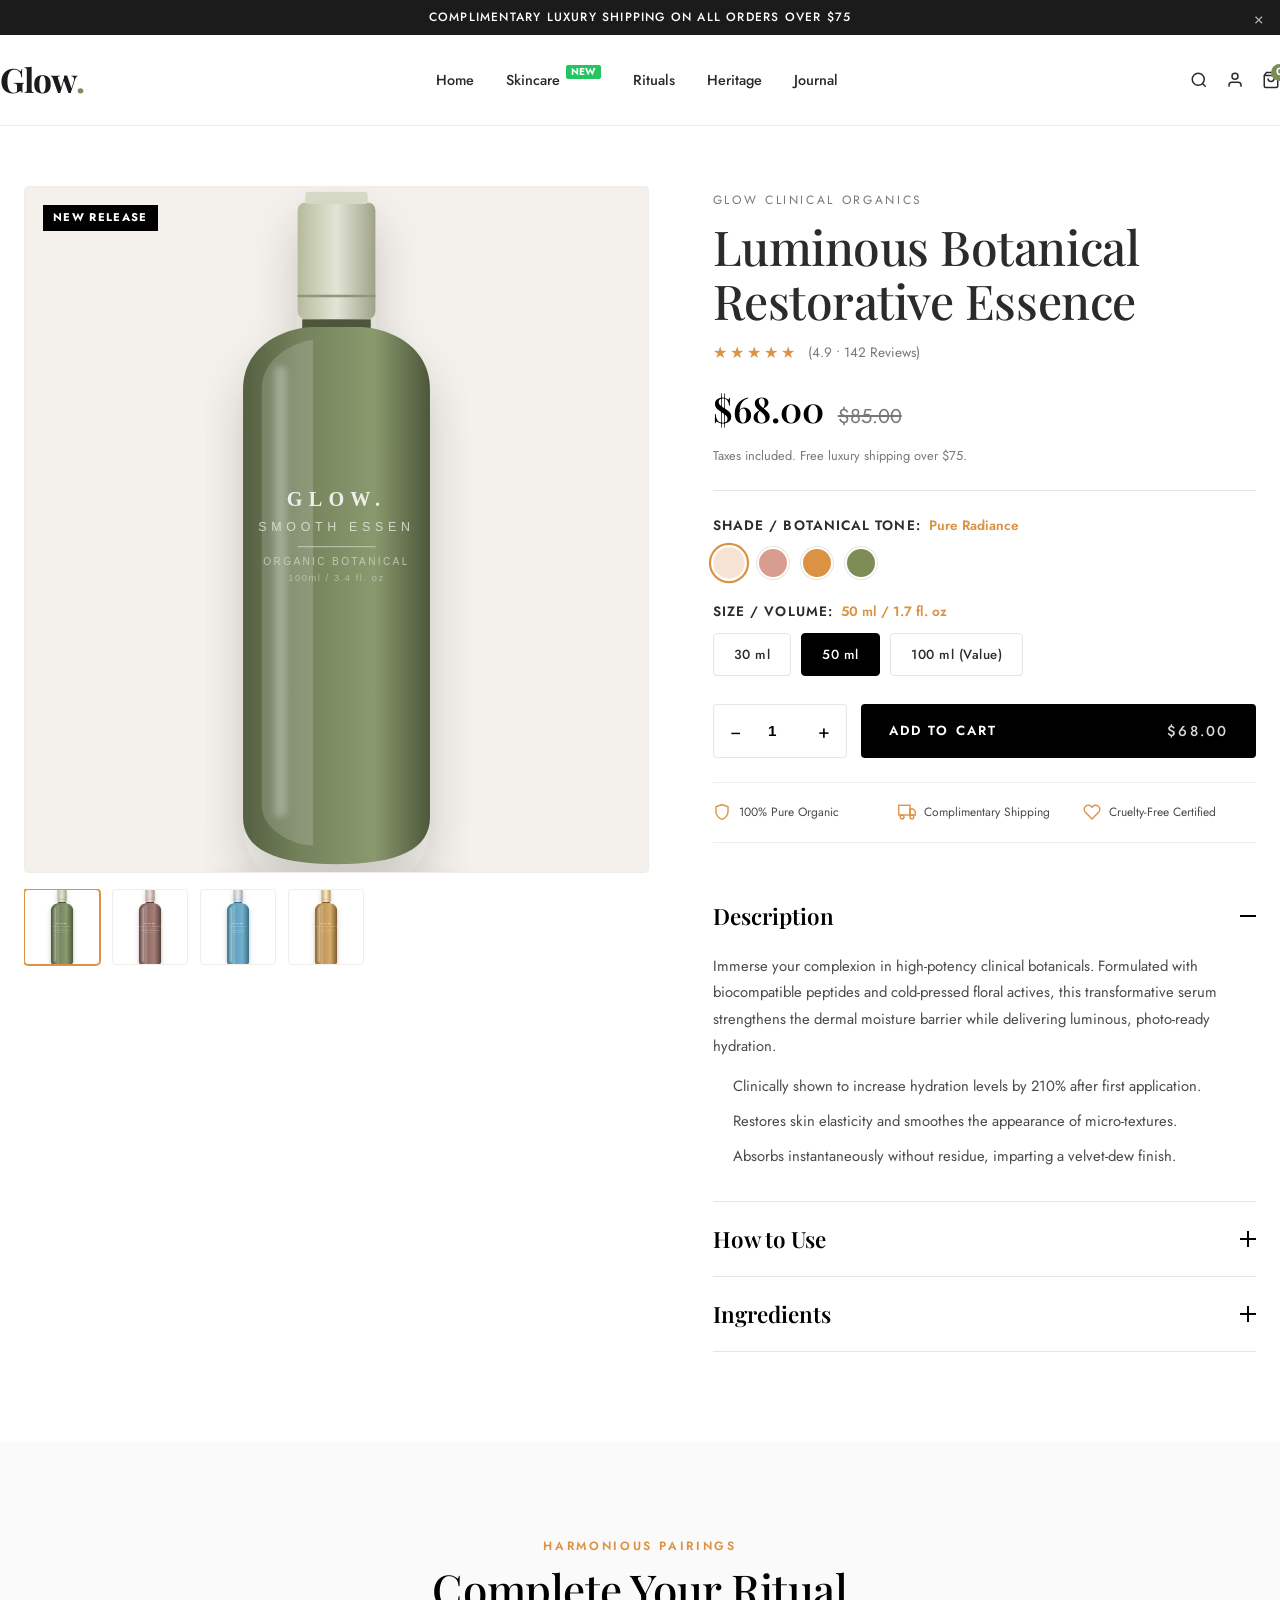
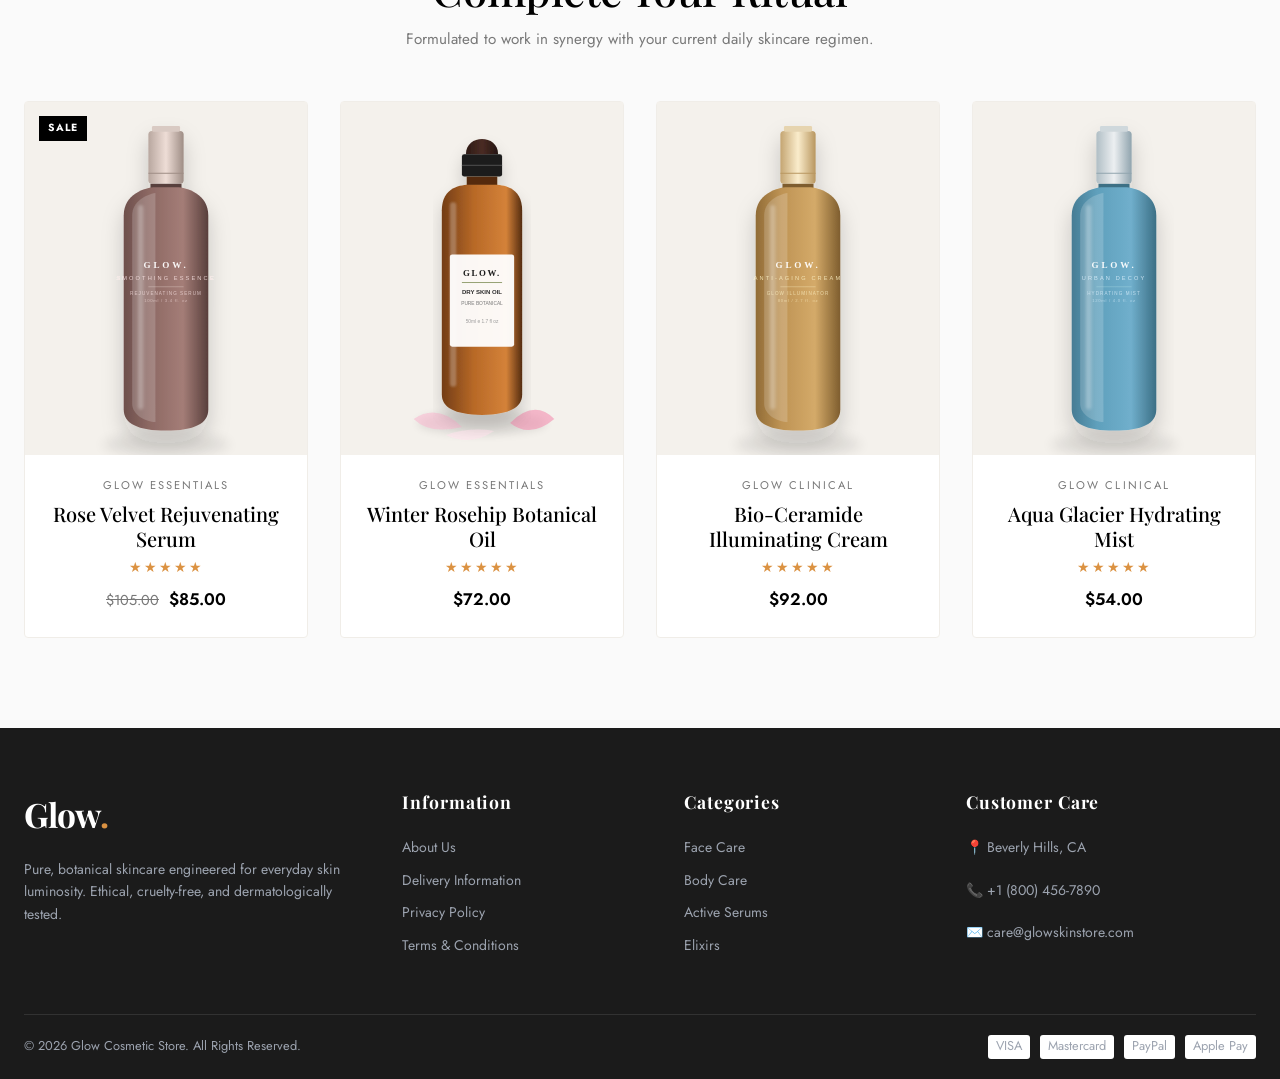
==== commit 2cf3f796: "feat: ultra-luxury cosmetic theme with split-screen PDP, accordions, and slide-out cart drawer" ====
--- a/preview/product.html
+++ b/preview/product.html
@@ -3,57 +3,35 @@
   <head>
     <meta charset="utf-8">
     <meta name="viewport" content="width=device-width, initial-scale=1">
-    <title>Smooth Essen — Glow. Luxury Skincare</title>
-    <!-- Google Fonts -->
+    <title>Luminous Smooth Essence — Ultra-Luxury Skincare (Split-Screen)</title>
+    <!-- Fonts -->
     <link rel="preconnect" href="https://fonts.googleapis.com">
     <link rel="preconnect" href="https://fonts.gstatic.com" crossorigin>
-    <link href="https://fonts.googleapis.com/css2?family=Alex+Brush&family=Jost:wght@300;400;500;600;700&family=Playfair+Display:ital,wght@0,400;0,500;0,600;0,700;1,400&display=swap" rel="stylesheet">
+    <link href="https://fonts.googleapis.com/css2?family=Cormorant+Garamond:ital,wght@0,400;0,500;0,600;0,700;1,400&family=Inter:wght@300;400;500;600;700&display=swap" rel="stylesheet">
+    <link rel="stylesheet" href="../assets/base.css">
     <link rel="stylesheet" href="../assets/glow-theme.css">
   </head>
 
   <body>
     <!-- Top Announcement Bar -->
     <div class="announcement-bar">
-      <div class="container">
-        <span>20% OFF FOR COSMETIC GLOW STORE!</span>
+      <div class="luxury-container">
+        <span>COMPLIMENTARY LUXURY SHIPPING ON ALL ORDERS OVER $75</span>
         <button type="button" class="close-btn" aria-label="Close">&times;</button>
       </div>
     </div>
 
     <!-- Header -->
     <header class="site-header">
-      <!-- Utility Bar -->
-      <div class="header-top">
-        <div class="container header-top-inner">
-          <div class="header-top-left">
-            <a href="#">Wishlist</a>
-            <a href="#">Contact</a>
-            <select class="header-select">
-              <option>USD $</option>
-              <option>EUR €</option>
-            </select>
-            <select class="header-select">
-              <option>English</option>
-              <option>Español</option>
-            </select>
-          </div>
-          <div class="header-top-right">
-            <span>Special Offer: Free delivery on all orders over $50</span>
-          </div>
-        </div>
-      </div>
-
-      <!-- Main Navigation Bar -->
-      <div class="container header-main-inner">
+      <div class="luxury-container header-main-inner">
         <a href="index.html" class="logo-brand">Glow<span>.</span></a>
 
         <nav class="header-nav">
-          <a href="index.html" class="nav-link">Main</a>
-          <a href="index.html#trending" class="nav-link">Category <span class="badge-tag badge-new">NEW</span></a>
-          <a href="product.html" class="nav-link">Accessories</a>
-          <a href="index.html#hotspots" class="nav-link">Feature Page</a>
-          <a href="index.html#unique" class="nav-link">About Us <span class="badge-tag badge-hot">HOT</span></a>
-          <a href="index.html#journal" class="nav-link">Blog <span class="badge-tag badge-new">NEW</span></a>
+          <a href="index.html" class="nav-link">Home</a>
+          <a href="product.html" class="nav-link">Skincare <span class="badge-tag badge-new">NEW</span></a>
+          <a href="index.html#rituals" class="nav-link">Rituals</a>
+          <a href="index.html#story" class="nav-link">Heritage</a>
+          <a href="index.html#journal" class="nav-link">Journal</a>
         </nav>
 
         <div class="header-actions">
@@ -63,7 +41,7 @@
           <a href="#" class="header-action-btn" title="Account">
             <svg width="18" height="18" viewBox="0 0 24 24" fill="none" stroke="currentColor" stroke-width="2"><path d="M20 21v-2a4 4 0 0 0-4-4H8a4 4 0 0 0-4 4v2"/><circle cx="12" cy="7" r="4"/></svg>
           </a>
-          <a href="#" class="header-action-btn" title="Cart">
+          <a href="#" class="header-action-btn cart-trigger" title="Cart Drawer">
             <svg width="18" height="18" viewBox="0 0 24 24" fill="none" stroke="currentColor" stroke-width="2"><path d="M6 2L3 6v14a2 2 0 0 0 2 2h14a2 2 0 0 0 2-2V6l-3-4z"/><line x1="3" y1="6" x2="21" y2="6"/><path d="M16 10a4 4 0 0 1-8 0"/></svg>
             <span class="cart-counter">0</span>
           </a>
@@ -71,444 +49,310 @@
       </div>
     </header>
 
-    <!-- Main PDP Layout (Screenshot 1: Left Sidebar + Main Content) -->
-    <div class="container pdp-page-layout">
-      <!-- Left Column: Sidebar -->
-      <aside class="pdp-sidebar">
-        <!-- Widget 1: Categories Accordion -->
-        <div class="sidebar-widget">
-          <h4 class="sidebar-widget-title">Shop By Categories</h4>
-          <div class="category-accordion-list">
-            <div class="accordion-item">
-              <div class="accordion-item-header">
-                <span>Fragrances</span>
-                <span class="accordion-arrow">▼</span>
-              </div>
-              <ul class="accordion-sublist" style="display: none; padding-left: 12px; margin-top: 6px; font-size: 0.85rem; color: var(--color-text-muted);">
-                <li style="margin-bottom: 4px;"><a href="#">Floral Eau de Parfum</a></li>
-                <li style="margin-bottom: 4px;"><a href="#">Citrus &amp; Wood Mist</a></li>
-                <li><a href="#">Organic Essential Blends</a></li>
-              </ul>
-            </div>
-
-            <div class="accordion-item">
-              <div class="accordion-item-header">
-                <span>Make up</span>
-                <span class="accordion-arrow">▼</span>
-              </div>
-              <ul class="accordion-sublist" style="display: none; padding-left: 12px; margin-top: 6px; font-size: 0.85rem; color: var(--color-text-muted);">
-                <li style="margin-bottom: 4px;"><a href="#">Illuminating Foundation</a></li>
-                <li style="margin-bottom: 4px;"><a href="#">Precision Eyeliner</a></li>
-                <li><a href="#">Mineral Blush</a></li>
-              </ul>
-            </div>
-
-            <div class="accordion-item">
-              <div class="accordion-item-header">
-                <span>Skin care</span>
-                <span class="accordion-arrow">▼</span>
-              </div>
-              <ul class="accordion-sublist" style="display: none; padding-left: 12px; margin-top: 6px; font-size: 0.85rem; color: var(--color-text-muted);">
-                <li style="margin-bottom: 4px;"><a href="#">Cleansers &amp; Toners</a></li>
-                <li style="margin-bottom: 4px;"><a href="#">Active Serums</a></li>
-                <li><a href="#">Hydrating Creams</a></li>
-              </ul>
-            </div>
-          </div>
-        </div>
-
-        <!-- Widget 2: Featured Collection Mini-Products -->
-        <div class="sidebar-widget">
-          <h4 class="sidebar-widget-title">Featured Collection</h4>
-          <div class="mini-product-list">
-            <div class="mini-product-item">
-              <div class="mini-product-thumb">
-                <img src="../assets/product-bottle-green.svg" alt="Smooth Essen">
-              </div>
-              <div class="mini-product-info">
-                <h5><a href="#">Smooth Essen</a></h5>
-                <div class="mini-product-price">$35.73</div>
-                <div class="rating-stars">★★★★★</div>
-              </div>
-            </div>
-
-            <div class="mini-product-item">
-              <div class="mini-product-thumb">
-                <img src="../assets/product-bottle-blue.svg" alt="Urban Decoy">
-              </div>
-              <div class="mini-product-info">
-                <h5><a href="#">Urban Decoy</a></h5>
-                <div class="mini-product-price">$45.00</div>
-                <div class="rating-stars">★★★★★</div>
-              </div>
-            </div>
-
-            <div class="mini-product-item">
-              <div class="mini-product-thumb">
-                <img src="../assets/product-bottle-rose.svg" alt="Smoothing Essence">
-              </div>
-              <div class="mini-product-info">
-                <h5><a href="#">Smoothing Essence</a></h5>
-                <div class="mini-product-price">
-                  <span style="color: var(--color-text-muted); text-decoration: line-through; font-size: 0.75rem;">$65.00</span>
-                  $50.67
-                </div>
-                <div class="rating-stars">★★★★★</div>
-              </div>
-            </div>
-          </div>
-          <a href="#" class="sidebar-view-all">VIEW ALL PRODUCTS &rarr;</a>
-        </div>
-
-        <!-- Widget 3: Promo Card (Winter Care Dry Skin Oil) -->
-        <div class="sidebar-promo-card">
-          <div class="promo-tag-cursive">Winter Care</div>
-          <div class="promo-title-bold">Dry Skin Oil</div>
-          <p style="font-size: 0.75rem; color: var(--color-text-muted); margin-bottom: 10px;">
-            Deep nourishment for cold season radiance
-          </p>
-          <img src="../assets/product-dropper.svg" alt="Winter Care Dry Skin Oil">
-          <div style="margin-top: 12px;">
-            <a href="#" class="btn btn-secondary" style="padding: 8px 18px; font-size: 0.75rem;">BUY NOW</a>
-          </div>
-        </div>
-
-        <!-- Widget 4: Special Collection Mini-Products -->
-        <div class="sidebar-widget">
-          <h4 class="sidebar-widget-title">Special Collection</h4>
-          <div class="mini-product-list">
-            <div class="mini-product-item">
-              <div class="mini-product-thumb">
-                <img src="../assets/product-bottle-green.svg" alt="Anti-aging Cream">
-              </div>
-              <div class="mini-product-info">
-                <h5><a href="#">Anti-Aging Cream</a></h5>
-                <div class="mini-product-price">
-                  <span style="color: var(--color-text-muted); text-decoration: line-through; font-size: 0.75rem;">$39.00</span>
-                  $34.20
-                </div>
-                <div class="rating-stars">★★★★★</div>
-              </div>
-            </div>
-
-            <div class="mini-product-item">
-              <div class="mini-product-thumb">
-                <img src="../assets/product-bottle-blue.svg" alt="Boba Foundation">
-              </div>
-              <div class="mini-product-info">
-                <h5><a href="#">Boba Foundation</a></h5>
-                <div class="mini-product-price">
-                  <span style="color: var(--color-text-muted); text-decoration: line-through; font-size: 0.75rem;">$45.00</span>
-                  $41.50
-                </div>
-                <div class="rating-stars">★★★★★</div>
-              </div>
-            </div>
-
-            <div class="mini-product-item">
-              <div class="mini-product-thumb">
-                <img src="../assets/product-bottle-amber.svg" alt="Cologne Spray">
-              </div>
-              <div class="mini-product-info">
-                <h5><a href="#">Cologne Spray</a></h5>
-                <div class="mini-product-price">$75.00</div>
-                <div class="rating-stars">★★★★★</div>
-              </div>
-            </div>
-          </div>
-          <a href="#" class="sidebar-view-all">VIEW ALL PRODUCTS &rarr;</a>
-        </div>
-      </aside>
-
-      <!-- Right Column: Main PDP Content Area -->
-      <div class="pdp-main-content">
-        <div class="pdp-main-grid">
-          <!-- Gallery -->
-          <div class="gallery-container">
-            <div class="gallery-main-view">
-              <img src="../assets/product-bottle-green.svg" alt="Smooth Essen Main View" id="pdpMainImage">
-            </div>
-
-            <div class="gallery-thumbs-row">
-              <button type="button" class="gallery-nav-arrow prev">&lt;</button>
-              <button type="button" class="gallery-thumb-btn active" data-src="../assets/product-bottle-green.svg">
-                <img src="../assets/product-bottle-green.svg" alt="Thumb 1">
-              </button>
-              <button type="button" class="gallery-thumb-btn" data-src="../assets/product-bottle-rose.svg">
-                <img src="../assets/product-bottle-rose.svg" alt="Thumb 2">
-              </button>
-              <button type="button" class="gallery-thumb-btn" data-src="../assets/product-bottle-blue.svg">
-                <img src="../assets/product-bottle-blue.svg" alt="Thumb 3">
-              </button>
-              <button type="button" class="gallery-thumb-btn" data-src="../assets/product-bottle-amber.svg">
-                <img src="../assets/product-bottle-amber.svg" alt="Thumb 4">
-              </button>
-              <button type="button" class="gallery-nav-arrow next">&gt;</button>
-            </div>
-          </div>
-
-          <!-- PDP Information -->
-          <div class="pdp-info-wrap">
-            <h1 class="pdp-title">Smooth Essen</h1>
-
-            <div class="pdp-rating-row">
-              <div class="rating-stars">★★★★★</div>
-            </div>
-
-            <div class="pdp-price-row">
-              <span class="pdp-price-large">$35.73</span>
-            </div>
-
-            <div class="pdp-meta-row">
-              <div><strong>Vendor :</strong> glass-labs</div>
-              <div><strong>Product Type :</strong> glow</div>
-            </div>
-
-            <!-- Wishlist & Sizechart -->
-            <div class="pdp-actions-row">
-              <a href="#" class="add-wishlist">♡ Add to Wishlist</a>
-              <a href="#" class="open-sizechart">📏 Sizechart</a>
-            </div>
-
-            <!-- Stock Urgency Bar -->
-            <div class="stock-urgency-box">
-              <div class="stock-text">Hurry! only 4 units left in stock!</div>
-              <div class="stock-bar-track">
-                <div class="stock-bar-fill" style="width: 25%;"></div>
-              </div>
-            </div>
-
-            <!-- Color Swatches -->
-            <div class="variant-selector-group">
-              <span class="variant-label">Color: <strong class="selected-color-name">Red</strong></span>
-              <div class="pdp-swatches">
-                <button type="button" class="pdp-swatch-btn active" style="background-color: #e53935;" data-color="Red" aria-label="Red"></button>
-                <button type="button" class="pdp-swatch-btn" style="background-color: #1a1a1a;" data-color="Black" aria-label="Black"></button>
-                <button type="button" class="pdp-swatch-btn" style="background-color: #fb8c00;" data-color="Orange" aria-label="Orange"></button>
-                <button type="button" class="pdp-swatch-btn" style="background-color: #43a047;" data-color="Green" aria-label="Green"></button>
-              </div>
-            </div>
-
-            <!-- Quantity & Actions -->
-            <div class="pdp-purchase-row">
-              <div class="quantity-stepper">
-                <button type="button" class="qty-btn qty-minus">-</button>
-                <input type="text" class="qty-input" value="1" readonly>
-                <button type="button" class="qty-btn qty-plus">+</button>
-              </div>
-            </div>
-
-            <div class="pdp-btn-group">
-              <button type="button" class="btn btn-add-cart">ADD TO CART</button>
-              <button type="button" class="btn btn-buy-now">BUY IT NOW</button>
-            </div>
-
-            <!-- Trust Features 2x2 Grid -->
-            <div class="trust-grid">
-              <div class="trust-item">
-                <div class="trust-icon">📦</div>
-                <div class="trust-text">
-                  <h6>Free Delivery</h6>
-                  <p>Lorem ipsum dummy</p>
-                </div>
-              </div>
-              <div class="trust-item">
-                <div class="trust-icon">₹</div>
-                <div class="trust-text">
-                  <h6>Way To Buy</h6>
-                  <p>Lorem ipsum dummy</p>
-                </div>
-              </div>
-              <div class="trust-item">
-                <div class="trust-icon">👤</div>
-                <div class="trust-text">
-                  <h6>Personal Session</h6>
-                  <p>Lorem ipsum dummy</p>
-                </div>
-              </div>
-              <div class="trust-item">
-                <div class="trust-icon">🎁</div>
-                <div class="trust-text">
-                  <h6>Gift Voucher</h6>
-                  <p>Lorem ipsum dummy</p>
-                </div>
-              </div>
-            </div>
-          </div>
-        </div>
-
-        <!-- Accordion / Tabs Section -->
-        <div class="pdp-tabs-section">
-          <div class="pdp-tab-nav">
-            <button type="button" class="tab-nav-btn active" data-tab="tab-desc">DESCRIPTION</button>
-            <button type="button" class="tab-nav-btn" data-tab="tab-reviews">REVIEW TAB</button>
-            <button type="button" class="tab-nav-btn" data-tab="tab-shipping">SHIPPING &amp; RETURNS</button>
-            <button type="button" class="tab-nav-btn" data-tab="tab-custom">CUSTOM TAB</button>
-          </div>
-
-          <!-- Description Tab -->
-          <div class="pdp-tab-pane active" id="tab-desc">
-            <p style="margin-bottom: 16px;">
-              Folded short sleeves t-shirt with high neckline. Soft and stretchy material for a comfortable fit. Accessories with a straw hat and you’re ready for summer!
-            </p>
-
-            <h4>Sample Unordered List</h4>
-            <ul>
-              <li>Commodous in tempor ullamcorper minusculis</li>
-              <li>Pellentesque vitae neque mattis urna mattis laoreet.</li>
-              <li>Vivamus sit amet purus justo.</li>
-              <li>Proin molestie egestas orci ac suscipit risus posuere loremou.</li>
-            </ul>
-
-            <h4>Sample Ordered List</h4>
-            <ol>
-              <li>Commodous in tempor ullamcorper minusculis</li>
-              <li>Pellentesque vitae neque mattis urna mattis laoreet.</li>
-              <li>Vivamus sit amet purus justo.</li>
-              <li>Proin molestie egestas orci ac suscipit risus posuere loremou.</li>
-            </ol>
-
-            <h4>Sample Paragraph Text</h4>
-            <blockquote style="font-style: italic; background: #fdfbf7; padding: 14px 20px; border-left: 3px solid var(--color-secondary); margin-top: 10px; border-radius: 4px;">
-              Folded short sleeves t-shirt with high neckline. Soft and stretchy material for a comfortable fit. Accessories with a straw hat and you’re ready for summer! Folded short sleeves t-shirt with high neckline. Soft and stretchy material for a comfortable fit.
-            </blockquote>
-          </div>
-
-          <!-- Reviews Tab -->
-          <div class="pdp-tab-pane" id="tab-reviews">
-            <div style="display: flex; align-items: center; justify-content: space-between; margin-bottom: 20px;">
-              <div>
-                <h4 style="margin: 0;">Customer Reviews</h4>
-                <div class="rating-stars">★★★★★</div>
-                <span style="font-size: 0.85rem; color: var(--color-text-muted);">Based on 48 genuine reviews</span>
-              </div>
-              <button type="button" class="btn btn-outline" style="padding: 8px 16px;">Write a Review</button>
-            </div>
-            <p style="color: var(--color-text-muted);">
-              “Incredible texture and absorption! My skin has never felt softer or more hydrated throughout dry season.” — <em>Sarah L.</em>
-            </p>
-          </div>
-
-          <!-- Shipping Tab -->
-          <div class="pdp-tab-pane" id="tab-shipping">
-            <h4>Shipping Policy</h4>
-            <p>Standard delivery takes 3-5 business days. We offer free express shipping on all domestic orders over $50.</p>
-            <h4 style="margin-top: 14px;">30-Day Happiness Guarantee</h4>
-            <p>If you are not completely satisfied with your botanical skincare product, return it within 30 days for a full refund or exchange.</p>
-          </div>
-
-          <!-- Custom Tab -->
-          <div class="pdp-tab-pane" id="tab-custom">
-            <h4>Clean Beauty Pledge</h4>
-            <p>
-              All Glow formulas are strictly formulated without parabens, sulfates, phthalates, synthetic dyes, or artificial fragrances. Verified by independent lab testing.
-            </p>
-          </div>
-        </div>
-      </div>
-    </div>
-
-    <!-- Related Products Section (Screenshot 1: "Related Products New Season.") -->
-    <section class="related-products-section">
-      <div class="container">
-        <div class="related-title-box">
-          <div class="section-tag">Related Products</div>
-          <h2 class="section-title">New Season.</h2>
-        </div>
-
-        <div class="product-grid" style="grid-template-columns: repeat(3, 1fr); max-width: 960px; margin: 0 auto;">
-          <!-- Card 1 -->
-          <div class="product-card">
-            <div class="card-media-wrap">
-              <span class="card-badge" style="border-radius: 50%; width: 28px; height: 28px; padding: 0; display: flex; align-items: center; justify-content: center; font-size: 0.6rem;">SALE</span>
-              <a href="#">
-                <img src="../assets/product-bottle-amber.svg" alt="Precision Eyeliner">
-              </a>
-              <div class="card-quick-actions">
-                <button type="button" class="action-icon-btn wishlist" title="Wishlist">♡</button>
-                <button type="button" class="action-icon-btn quickview" title="Quick View">🔍</button>
-                <button type="button" class="action-icon-btn cart" title="Add to Cart">👜</button>
-              </div>
-            </div>
-            <div class="card-details">
-              <h3 class="product-card-title"><a href="#">Precision Eyeliner</a></h3>
-              <div class="card-prices">
-                <span class="price-compare">$50.15</span>
-                <span class="price-current">$40.07</span>
-              </div>
-              <div class="card-swatches">
-                <span class="swatch-circle" style="background-color: #6a1b9a;"></span>
-                <span class="swatch-circle" style="background-color: #1a1a1a;"></span>
-                <span class="swatch-circle" style="background-color: #e53935;"></span>
-              </div>
-            </div>
-          </div>
-
-          <!-- Card 2 -->
-          <div class="product-card">
-            <div class="card-media-wrap">
-              <span class="card-badge" style="border-radius: 50%; width: 28px; height: 28px; padding: 0; display: flex; align-items: center; justify-content: center; font-size: 0.6rem;">SALE</span>
-              <a href="#">
-                <img src="../assets/product-bottle-rose.svg" alt="Smoothing Essence">
-              </a>
-              <div class="card-quick-actions">
-                <button type="button" class="action-icon-btn wishlist" title="Wishlist">♡</button>
-                <button type="button" class="action-icon-btn quickview" title="Quick View">🔍</button>
-                <button type="button" class="action-icon-btn cart" title="Add to Cart">👜</button>
-              </div>
-            </div>
-            <div class="card-details">
-              <h3 class="product-card-title"><a href="#">Smoothing Essence</a></h3>
-              <div class="card-prices">
-                <span class="price-compare">$65.00</span>
-                <span class="price-current">$50.67</span>
-              </div>
-              <div class="card-swatches">
-                <span class="swatch-circle" style="background-color: #fdd835;"></span>
-                <span class="swatch-circle" style="background-color: #f48fb1;"></span>
-                <span class="swatch-circle" style="background-color: #1e88e5;"></span>
-              </div>
-            </div>
-          </div>
-
-          <!-- Card 3 -->
-          <div class="product-card">
-            <div class="card-media-wrap">
-              <a href="#">
-                <img src="../assets/product-bottle-amber.svg" alt="Modern Eye Brush">
-              </a>
-              <div class="card-quick-actions">
-                <button type="button" class="action-icon-btn wishlist" title="Wishlist">♡</button>
-                <button type="button" class="action-icon-btn quickview" title="Quick View">🔍</button>
-                <button type="button" class="action-icon-btn cart" title="Add to Cart">👜</button>
-              </div>
-            </div>
-            <div class="card-details">
-              <h3 class="product-card-title"><a href="#">Modern Eye Brush</a></h3>
-              <div class="card-prices">
-                <span class="price-current">$61.45</span>
-              </div>
-            </div>
-          </div>
-        </div>
-      </div>
-    </section>
-
-    <!-- Footer -->
+    <!-- MAIN PRODUCT SECTION: Split-Screen Layout -->
+    <main>
+      <section class="main-product-section">
+        <div class="luxury-container">
+          <div class="product-split-layout">
+            
+            <!-- LEFT: Sticky Media Gallery -->
+            <div class="product-media-column">
+              <div class="product-media-sticky">
+                <div class="product-main-media-frame">
+                  <img
+                    id="ProductMainImage"
+                    src="../assets/product-bottle-green.svg"
+                    alt="Luminous Smooth Essence"
+                    class="product-featured-img"
+                  >
+                  <span class="luxury-sale-tag">NEW RELEASE</span>
+                </div>
+
+                <!-- Thumbnails Row -->
+                <div class="product-thumbnails-carousel">
+                  <button type="button" class="thumb-item-btn active" data-full-src="../assets/product-bottle-green.svg">
+                    <img src="../assets/product-bottle-green.svg" alt="Thumb 1">
+                  </button>
+                  <button type="button" class="thumb-item-btn" data-full-src="../assets/product-bottle-rose.svg">
+                    <img src="../assets/product-bottle-rose.svg" alt="Thumb 2">
+                  </button>
+                  <button type="button" class="thumb-item-btn" data-full-src="../assets/product-bottle-blue.svg">
+                    <img src="../assets/product-bottle-blue.svg" alt="Thumb 3">
+                  </button>
+                  <button type="button" class="thumb-item-btn" data-full-src="../assets/product-bottle-amber.svg">
+                    <img src="../assets/product-bottle-amber.svg" alt="Thumb 4">
+                  </button>
+                </div>
+              </div>
+            </div>
+
+            <!-- RIGHT: Product Info & Form -->
+            <div class="product-info-column">
+              <div class="product-details-content">
+                <span class="product-vendor-tag">GLOW CLINICAL ORGANICS</span>
+                <h1 class="product-headline font-serif">Luminous Botanical Restorative Essence</h1>
+
+                <div class="product-rating-line">
+                  <div class="luxury-stars">★★★★★</div>
+                  <span class="rating-text-muted">(4.9 &bull; 142 Reviews)</span>
+                </div>
+
+                <div class="product-price-container">
+                  <span class="luxury-price-main font-serif">$68.00</span>
+                  <span class="luxury-price-strike">$85.00</span>
+                  <span class="tax-shipping-note">Taxes included. Free luxury shipping over $75.</span>
+                </div>
+
+                <div class="luxury-gold-divider"></div>
+
+                <form id="LuxuryProductForm" class="luxury-product-form">
+                  <!-- Variants: Color Swatches -->
+                  <div class="variant-option-wrap">
+                    <div class="variant-label-row">
+                      <span class="variant-title-text">Shade / Botanical Tone:</span>
+                      <span class="variant-active-value" id="ActiveColorLabel">Pure Radiance</span>
+                    </div>
+                    <div class="color-swatch-list">
+                      <label class="swatch-label-wrap">
+                        <input type="radio" name="shade" value="Pure Radiance" class="swatch-radio-input" checked>
+                        <span class="swatch-color-disc" style="background-color: #f6e3d4;" title="Pure Radiance"></span>
+                      </label>
+                      <label class="swatch-label-wrap">
+                        <input type="radio" name="shade" value="Rose Infusion" class="swatch-radio-input">
+                        <span class="swatch-color-disc" style="background-color: #d89d8f;" title="Rose Infusion"></span>
+                      </label>
+                      <label class="swatch-label-wrap">
+                        <input type="radio" name="shade" value="Golden Glow" class="swatch-radio-input">
+                        <span class="swatch-color-disc" style="background-color: #db9242;" title="Golden Glow"></span>
+                      </label>
+                      <label class="swatch-label-wrap">
+                        <input type="radio" name="shade" value="Botanical Sage" class="swatch-radio-input">
+                        <span class="swatch-color-disc" style="background-color: #7d8c55;" title="Botanical Sage"></span>
+                      </label>
+                    </div>
+                  </div>
+
+                  <!-- Variants: Size Pills -->
+                  <div class="variant-option-wrap">
+                    <div class="variant-label-row">
+                      <span class="variant-title-text">Size / Volume:</span>
+                      <span class="variant-active-value">50 ml / 1.7 fl. oz</span>
+                    </div>
+                    <div class="size-pills-list">
+                      <label class="pill-label-wrap">
+                        <input type="radio" name="size" value="30 ml" class="pill-radio-input">
+                        <span class="size-pill-text">30 ml</span>
+                      </label>
+                      <label class="pill-label-wrap">
+                        <input type="radio" name="size" value="50 ml" class="pill-radio-input" checked>
+                        <span class="size-pill-text">50 ml</span>
+                      </label>
+                      <label class="pill-label-wrap">
+                        <input type="radio" name="size" value="100 ml" class="pill-radio-input">
+                        <span class="size-pill-text">100 ml (Value)</span>
+                      </label>
+                    </div>
+                  </div>
+
+                  <!-- Quantity & Prominent Full-Width Add To Cart -->
+                  <div class="purchase-controls-row">
+                    <div class="luxury-qty-stepper">
+                      <button type="button" class="qty-step-btn qty-decrement">&minus;</button>
+                      <input type="number" class="qty-step-input" value="1" min="1" readonly>
+                      <button type="button" class="qty-step-btn qty-increment">&plus;</button>
+                    </div>
+
+                    <button type="submit" class="btn-luxury-add-cart">
+                      <span class="btn-cart-text">ADD TO CART</span>
+                      <span class="btn-cart-price">$68.00</span>
+                    </button>
+                  </div>
+                </form>
+
+                <!-- Trust Perks Strip -->
+                <div class="luxury-perks-strip">
+                  <div class="perk-badge-item">
+                    <svg width="18" height="18" viewBox="0 0 24 24" fill="none" stroke="currentColor" stroke-width="1.8"><path d="M12 22s8-4 8-10V5l-8-3-8 3v7c0 6 8 10 8 10z"/></svg>
+                    <span>100% Pure Organic</span>
+                  </div>
+                  <div class="perk-badge-item">
+                    <svg width="18" height="18" viewBox="0 0 24 24" fill="none" stroke="currentColor" stroke-width="1.8"><rect x="1" y="3" width="15" height="13"/><polygon points="16 8 20 8 23 11 23 16 16 16 16 8"/><circle cx="5.5" cy="18.5" r="2.5"/><circle cx="18.5" cy="18.5" r="2.5"/></svg>
+                    <span>Complimentary Shipping</span>
+                  </div>
+                  <div class="perk-badge-item">
+                    <svg width="18" height="18" viewBox="0 0 24 24" fill="none" stroke="currentColor" stroke-width="1.8"><path d="M20.84 4.61a5.5 5.5 0 0 0-7.78 0L12 5.67l-1.06-1.06a5.5 5.5 0 0 0-7.78 7.78l1.06 1.06L12 21.23l7.78-7.78 1.06-1.06a5.5 5.5 0 0 0 0-7.78z"/></svg>
+                    <span>Cruelty-Free Certified</span>
+                  </div>
+                </div>
+
+                <!-- COLLAPSIBLE ACCORDIONS: Description, How to Use, Ingredients -->
+                <div class="luxury-accordions-group">
+                  <!-- Accordion 1: Description -->
+                  <div class="luxury-accordion-card open">
+                    <button type="button" class="accordion-trigger-btn" aria-expanded="true">
+                      <span class="accordion-head-title font-serif">Description</span>
+                      <span class="accordion-indicator-icon"></span>
+                    </button>
+                    <div class="accordion-collapse-body" style="display: block;">
+                      <div class="accordion-inner-text">
+                        <p>
+                          Immerse your complexion in high-potency clinical botanicals. Formulated with biocompatible peptides and cold-pressed floral actives, this transformative serum strengthens the dermal moisture barrier while delivering luminous, photo-ready hydration.
+                        </p>
+                        <ul class="luxury-bullet-list">
+                          <li>Clinically shown to increase hydration levels by 210% after first application.</li>
+                          <li>Restores skin elasticity and smoothes the appearance of micro-textures.</li>
+                          <li>Absorbs instantaneously without residue, imparting a velvet-dew finish.</li>
+                        </ul>
+                      </div>
+                    </div>
+                  </div>
+
+                  <!-- Accordion 2: How to Use -->
+                  <div class="luxury-accordion-card">
+                    <button type="button" class="accordion-trigger-btn" aria-expanded="false">
+                      <span class="accordion-head-title font-serif">How to Use</span>
+                      <span class="accordion-indicator-icon"></span>
+                    </button>
+                    <div class="accordion-collapse-body">
+                      <div class="accordion-inner-text">
+                        <ol class="luxury-numbered-list">
+                          <li><strong>Cleanse:</strong> Start with freshly purified skin using your preferred gentle cleanser.</li>
+                          <li><strong>Dispense:</strong> Warm 3 to 4 drops between the palms of your hands to activate botanical enzymes.</li>
+                          <li><strong>Press &amp; Sculpt:</strong> Gently press into the face, neck, and décolletage using upwards sweeping motions.</li>
+                          <li><strong>Ritual:</strong> Follow with your restorative cream morning and evening for optimal cellular radiance.</li>
+                        </ol>
+                      </div>
+                    </div>
+                  </div>
+
+                  <!-- Accordion 3: Ingredients -->
+                  <div class="luxury-accordion-card">
+                    <button type="button" class="accordion-trigger-btn" aria-expanded="false">
+                      <span class="accordion-head-title font-serif">Ingredients</span>
+                      <span class="accordion-indicator-icon"></span>
+                    </button>
+                    <div class="accordion-collapse-body">
+                      <div class="accordion-inner-text">
+                        <p class="ingredient-intro">
+                          <strong>100% Clean Actives:</strong> Free of parabens, sulfates, silicones, synthetic fragrances, and artificial colorants.
+                        </p>
+                        <p class="ingredient-full-list">
+                          Aqua (Deionized Glacier Water), Camellia Sinensis (White Tea) Leaf Extract, Organic Simmondsia Chinensis (Jojoba) Seed Oil, Sodium Hyaluronate (Multi-Molecular Hyaluronic Acid), Niacinamide (Vitamin B3), Rosa Damascena Flower Hydrosol, Squalane (Olive-Derived), Bakuchiol, Tocopherol (Pure Vitamin E), Helianthus Annuus (Sunflower) Seed Wax, Pelargonium Graveolens (Rose Geranium) Essential Essence.
+                        </p>
+                      </div>
+                    </div>
+                  </div>
+                </div>
+
+              </div>
+            </div>
+
+          </div>
+        </div>
+      </section>
+
+      <!-- RELATED PRODUCTS SECTION (Upsells) -->
+      <section class="luxury-related-products-section">
+        <div class="luxury-container">
+          <div class="section-head-luxury text-center">
+            <span class="luxury-eyebrow-tag">HARMONIOUS PAIRINGS</span>
+            <h2 class="section-heading-luxury font-serif">Complete Your Ritual</h2>
+            <p class="section-desc-luxury">Formulated to work in synergy with your current daily skincare regimen.</p>
+          </div>
+
+          <div class="luxury-grid-container grid-cols-4">
+            <div class="luxury-product-card">
+              <div class="card-media-aspect-ratio">
+                <span class="card-badge-luxury">SALE</span>
+                <a href="#" class="card-image-link">
+                  <img src="../assets/product-bottle-rose.svg" alt="Rose Velvet Serum" class="card-img-cover">
+                </a>
+                <div class="card-quick-add-wrap">
+                  <button type="button" class="btn-quick-add-luxury" data-variant-id="101" data-product-title="Rose Velvet Rejuvenating Serum" data-product-price="$85.00" data-product-img="../assets/product-bottle-rose.svg">
+                    <span>+ QUICK ADD</span>
+                  </button>
+                </div>
+              </div>
+              <div class="card-details-luxury">
+                <span class="card-vendor">GLOW ESSENTIALS</span>
+                <h3 class="card-title-text font-serif"><a href="#">Rose Velvet Rejuvenating Serum</a></h3>
+                <div class="card-rating-stars">★★★★★</div>
+                <div class="card-price-row">
+                  <span class="price-strike">$105.00</span>
+                  <span class="price-current-luxury">$85.00</span>
+                </div>
+              </div>
+            </div>
+
+            <div class="luxury-product-card">
+              <div class="card-media-aspect-ratio">
+                <a href="#" class="card-image-link">
+                  <img src="../assets/product-dropper.svg" alt="Dry Skin Oil" class="card-img-cover">
+                </a>
+                <div class="card-quick-add-wrap">
+                  <button type="button" class="btn-quick-add-luxury" data-variant-id="102" data-product-title="Winter Rosehip Botanical Oil" data-product-price="$72.00" data-product-img="../assets/product-dropper.svg">
+                    <span>+ QUICK ADD</span>
+                  </button>
+                </div>
+              </div>
+              <div class="card-details-luxury">
+                <span class="card-vendor">GLOW ESSENTIALS</span>
+                <h3 class="card-title-text font-serif"><a href="#">Winter Rosehip Botanical Oil</a></h3>
+                <div class="card-rating-stars">★★★★★</div>
+                <div class="card-price-row"><span class="price-current-luxury">$72.00</span></div>
+              </div>
+            </div>
+
+            <div class="luxury-product-card">
+              <div class="card-media-aspect-ratio">
+                <a href="#" class="card-image-link">
+                  <img src="../assets/product-bottle-amber.svg" alt="Anti-Aging Cream" class="card-img-cover">
+                </a>
+                <div class="card-quick-add-wrap">
+                  <button type="button" class="btn-quick-add-luxury" data-variant-id="103" data-product-title="Bio-Ceramide Illuminating Cream" data-product-price="$92.00" data-product-img="../assets/product-bottle-amber.svg">
+                    <span>+ QUICK ADD</span>
+                  </button>
+                </div>
+              </div>
+              <div class="card-details-luxury">
+                <span class="card-vendor">GLOW CLINICAL</span>
+                <h3 class="card-title-text font-serif"><a href="#">Bio-Ceramide Illuminating Cream</a></h3>
+                <div class="card-rating-stars">★★★★★</div>
+                <div class="card-price-row"><span class="price-current-luxury">$92.00</span></div>
+              </div>
+            </div>
+
+            <div class="luxury-product-card">
+              <div class="card-media-aspect-ratio">
+                <a href="#" class="card-image-link">
+                  <img src="../assets/product-bottle-blue.svg" alt="Hydra Mist" class="card-img-cover">
+                </a>
+                <div class="card-quick-add-wrap">
+                  <button type="button" class="btn-quick-add-luxury" data-variant-id="104" data-product-title="Aqua Glacier Hydrating Mist" data-product-price="$54.00" data-product-img="../assets/product-bottle-blue.svg">
+                    <span>+ QUICK ADD</span>
+                  </button>
+                </div>
+              </div>
+              <div class="card-details-luxury">
+                <span class="card-vendor">GLOW CLINICAL</span>
+                <h3 class="card-title-text font-serif"><a href="#">Aqua Glacier Hydrating Mist</a></h3>
+                <div class="card-rating-stars">★★★★★</div>
+                <div class="card-price-row"><span class="price-current-luxury">$54.00</span></div>
+              </div>
+            </div>
+          </div>
+        </div>
+      </section>
+    </main>
+
+    <!-- FOOTER -->
     <footer class="site-footer">
-      <div class="container">
+      <div class="luxury-container">
         <div class="footer-grid">
           <div class="footer-col">
-            <a href="index.html" class="logo-brand" style="color: #ffffff; margin-bottom: 16px;">Glow<span style="color: var(--color-primary);">.</span></a>
+            <a href="index.html" class="logo-brand" style="color: #FFFFFF; margin-bottom: 16px;">Glow<span style="color: var(--accent-gold);">.</span></a>
             <p>Pure, botanical skincare engineered for everyday skin luminosity. Ethical, cruelty-free, and dermatologically tested.</p>
-            <div class="social-icons-row">
-              <a href="#" class="social-circle-btn">f</a>
-              <a href="#" class="social-circle-btn">t</a>
-              <a href="#" class="social-circle-btn">in</a>
-              <a href="#" class="social-circle-btn">p</a>
-            </div>
-          </div>
-
+          </div>
           <div class="footer-col">
             <h4>Information</h4>
             <div class="footer-links-list">
@@ -516,45 +360,87 @@
               <a href="#">Delivery Information</a>
               <a href="#">Privacy Policy</a>
               <a href="#">Terms &amp; Conditions</a>
-              <a href="#">Advanced Search</a>
-            </div>
-          </div>
-
+            </div>
+          </div>
           <div class="footer-col">
             <h4>Categories</h4>
             <div class="footer-links-list">
               <a href="#">Face Care</a>
               <a href="#">Body Care</a>
-              <a href="#">Fragrances</a>
-              <a href="#">Makeup Essentials</a>
-              <a href="#">Accessories &amp; Tools</a>
-            </div>
-          </div>
-
+              <a href="#">Active Serums</a>
+              <a href="#">Elixirs</a>
+            </div>
+          </div>
           <div class="footer-col">
             <h4>Customer Care</h4>
-            <p style="margin-bottom: 8px;">📍 450 Sunset Blvd, Suite 200, Beverly Hills, CA</p>
-            <p style="margin-bottom: 8px;">📞 +1 (800) 456-7890</p>
-            <p style="margin-bottom: 8px;">✉️ support@glowskinstore.com</p>
-            <p>🕒 Mon - Fri: 9:00 AM - 6:00 PM EST</p>
-          </div>
-        </div>
-
+            <p>📍 Beverly Hills, CA</p>
+            <p>📞 +1 (800) 456-7890</p>
+            <p>✉️ care@glowskinstore.com</p>
+          </div>
+        </div>
         <div class="footer-bottom">
           <div class="footer-bottom-inner">
-            <div>© 2026 Glow Cosmetic Store. All Rights Reserved. Built with Online Store 2.0.</div>
+            <div>© 2026 Glow Cosmetic Store. All Rights Reserved.</div>
             <div class="payment-badges-row">
-              <span class="payment-badge" style="color: #1a1a1a; font-weight: 700; font-size: 0.75rem;">VISA</span>
-              <span class="payment-badge" style="color: #ea1d25; font-weight: 700; font-size: 0.75rem;">Mastercard</span>
-              <span class="payment-badge" style="color: #003087; font-weight: 700; font-size: 0.75rem;">PayPal</span>
-              <span class="payment-badge" style="color: #000000; font-weight: 700; font-size: 0.75rem;"> Pay</span>
+              <span class="payment-badge">VISA</span>
+              <span class="payment-badge">Mastercard</span>
+              <span class="payment-badge">PayPal</span>
+              <span class="payment-badge">Apple Pay</span>
             </div>
           </div>
         </div>
       </div>
     </footer>
 
+    <!-- SLIDE-OUT AJAX CART DRAWER -->
+    <div id="LuxuryCartDrawer" class="cart-drawer-overlay" aria-hidden="true">
+      <div class="cart-drawer-backdrop" data-drawer-close></div>
+      <div class="cart-drawer-panel" role="dialog" aria-modal="true" aria-label="Shopping Bag">
+        <div class="cart-drawer-head">
+          <div class="drawer-title-wrap">
+            <h2 class="cart-drawer-title font-serif">Shopping Bag</h2>
+            <span class="cart-drawer-count" id="DrawerCartCount">(0)</span>
+          </div>
+          <button type="button" class="cart-drawer-close-btn" data-drawer-close aria-label="Close cart">&times;</button>
+        </div>
+
+        <div class="free-shipping-bar-box" id="FreeShippingBar">
+          <div class="shipping-message-text" id="ShippingMessageText">
+            Add <strong>$75.00</strong> more to enjoy <strong>Free Complimentary Shipping</strong>
+          </div>
+          <div class="shipping-progress-track">
+            <div class="shipping-progress-fill" id="ShippingProgressFill" style="width: 0%;"></div>
+          </div>
+        </div>
+
+        <div class="cart-drawer-body">
+          <div class="cart-drawer-items-list" id="CartDrawerItemsList">
+            <div class="cart-empty-view" id="CartEmptyView">
+              <div class="empty-icon-wrap">
+                <svg width="40" height="40" viewBox="0 0 24 24" fill="none" stroke="#DB9242" stroke-width="1.5"><path d="M6 2L3 6v14a2 2 0 0 0 2 2h14a2 2 0 0 0 2-2V6l-3-4z"/><line x1="3" y1="6" x2="21" y2="6"/><path d="M16 10a4 4 0 0 1-8 0"/></svg>
+              </div>
+              <h3 class="font-serif">Your Bag is Empty</h3>
+              <p>Indulge in botanical skincare essentials designed for everyday radiance.</p>
+              <a href="product.html" class="btn-luxury-empty-shop" data-drawer-close>DISCOVER ESSENTIALS</a>
+            </div>
+          </div>
+        </div>
+
+        <div class="cart-drawer-footer" id="CartDrawerFooter" style="display: none;">
+          <div class="drawer-subtotal-row">
+            <span class="subtotal-label">Subtotal</span>
+            <span class="subtotal-amount font-serif" id="DrawerSubtotal">$0.00</span>
+          </div>
+          <p class="drawer-tax-note">Taxes and shipping calculated at checkout</p>
+          <button type="button" class="btn-luxury-checkout">
+            <span>PROCEED TO CHECKOUT</span>
+            <span>&rarr;</span>
+          </button>
+        </div>
+      </div>
+    </div>
+
     <!-- Scripts -->
-    <script src="../assets/glow-theme.js"></script>
+    <script src="../assets/cart-drawer.js"></script>
   </body>
 </html>
--- a/assets/base.css
+++ b/assets/base.css
@@ -0,0 +1,1293 @@
+/* ==========================================================================
+   GLOW. — ULTRA-PREMIUM LUXURY SKINCARE & COSMETICS BASE CSS
+   Palette: #FAFAFA (Background), #000000 (Text), #DB9242 (Warm Gold Accent)
+   ========================================================================== */
+
+@import url('https://fonts.googleapis.com/css2?family=Cormorant+Garamond:ital,wght@0,400;0,500;0,600;0,700;1,400&family=Inter:wght@300;400;500;600;700&display=swap');
+
+:root {
+  --bg-color: #FAFAFA;
+  --bg-white: #FFFFFF;
+  --bg-card: #F4F1EC;
+  --text-primary: #000000;
+  --text-secondary: #4A4A4A;
+  --text-muted: #787878;
+
+  --accent-gold: #DB9242;
+  --accent-gold-hover: #C57E30;
+  --accent-rose-gold: #D89D8F;
+  --accent-olive: #7D8C55;
+
+  --border-color: #E8E5E1;
+  --border-light: #F0EDE8;
+
+  --font-serif: 'Cormorant Garamond', 'Playfair Display', Georgia, serif;
+  --font-sans: 'Inter', -apple-system, BlinkMacSystemFont, 'Segoe UI', Roboto, sans-serif;
+
+  --max-width: 1320px;
+  --gutter: 28px;
+  --radius-sm: 2px;
+  --radius-md: 6px;
+
+  --transition-smooth: all 0.35s cubic-bezier(0.25, 1, 0.5, 1);
+}
+
+/* Reset & Global Scaffolding */
+*, *::before, *::after {
+  box-sizing: border-box;
+  margin: 0;
+  padding: 0;
+}
+
+html {
+  font-size: 16px;
+  scroll-behavior: smooth;
+  background-color: var(--bg-color);
+}
+
+body {
+  font-family: var(--font-sans);
+  color: var(--text-primary);
+  background-color: var(--bg-color);
+  line-height: 1.65;
+  -webkit-font-smoothing: antialiased;
+  -moz-osx-font-smoothing: grayscale;
+}
+
+.font-serif {
+  font-family: var(--font-serif);
+}
+
+.luxury-container {
+  width: 100%;
+  max-width: var(--max-width);
+  margin-left: auto;
+  margin-right: auto;
+  padding-left: var(--gutter);
+  padding-right: var(--gutter);
+}
+
+.text-center {
+  text-align: center;
+}
+
+/* ==========================================================================
+   IMAGE ASPECT RATIO & CRISP DISPLAY (object-fit: cover)
+   ========================================================================== */
+.card-media-aspect-ratio,
+.story-image-aspect-frame,
+.product-main-media-frame {
+  position: relative;
+  width: 100%;
+  overflow: hidden;
+  background-color: var(--bg-card);
+}
+
+.card-media-aspect-ratio {
+  aspect-ratio: 4 / 5;
+}
+
+.story-image-aspect-frame {
+  aspect-ratio: 1 / 1;
+}
+
+.product-main-media-frame {
+  aspect-ratio: 1 / 1.1;
+}
+
+.card-img-cover,
+.story-img-cover,
+.product-featured-img {
+  width: 100%;
+  height: 100%;
+  object-fit: cover;
+  object-position: center;
+  display: block;
+  transition: transform 0.6s cubic-bezier(0.16, 1, 0.3, 1);
+}
+
+/* Section Headings */
+.section-head-luxury {
+  margin-bottom: 50px;
+}
+
+.luxury-eyebrow-tag {
+  display: inline-block;
+  font-size: 0.75rem;
+  letter-spacing: 0.22em;
+  text-transform: uppercase;
+  color: var(--accent-gold);
+  font-weight: 600;
+  margin-bottom: 8px;
+}
+
+.section-heading-luxury {
+  font-size: 2.75rem;
+  font-weight: 500;
+  color: var(--text-primary);
+  letter-spacing: -0.01em;
+  line-height: 1.15;
+  margin-bottom: 12px;
+}
+
+.section-desc-luxury {
+  font-size: 0.95rem;
+  color: var(--text-muted);
+  max-width: 580px;
+  margin: 0 auto;
+}
+
+/* Luxury Buttons */
+.btn-luxury-cta {
+  display: inline-flex;
+  align-items: center;
+  gap: 12px;
+  background-color: var(--text-primary);
+  color: #FFFFFF;
+  padding: 16px 36px;
+  font-size: 0.8rem;
+  letter-spacing: 0.16em;
+  text-transform: uppercase;
+  font-weight: 600;
+  border-radius: var(--radius-sm);
+  transition: var(--transition-smooth);
+}
+
+.btn-luxury-cta:hover {
+  background-color: var(--accent-gold);
+  color: #FFFFFF;
+  transform: translateY(-2px);
+  box-shadow: 0 10px 24px rgba(219, 146, 66, 0.25);
+}
+
+.btn-luxury-outline {
+  display: inline-flex;
+  align-items: center;
+  gap: 12px;
+  background: transparent;
+  border: 1px solid var(--text-primary);
+  color: var(--text-primary);
+  padding: 15px 34px;
+  font-size: 0.8rem;
+  letter-spacing: 0.16em;
+  text-transform: uppercase;
+  font-weight: 600;
+  border-radius: var(--radius-sm);
+  transition: var(--transition-smooth);
+}
+
+.btn-luxury-outline:hover {
+  background-color: var(--text-primary);
+  color: #FFFFFF;
+}
+
+/* ==========================================================================
+   1. HERO BANNER (Full-width, Centered, Minimalist)
+   ========================================================================== */
+.luxury-hero-banner {
+  position: relative;
+  width: 100%;
+  display: flex;
+  align-items: center;
+  overflow: hidden;
+  background-color: #0E0E0E;
+}
+
+.hero-height-medium { min-height: 600px; }
+.hero-height-large { min-height: 750px; }
+.hero-height-fullscreen { min-height: 100vh; }
+
+.hero-bg-wrapper {
+  position: absolute;
+  inset: 0;
+  width: 100%;
+  height: 100%;
+}
+
+.hero-bg-media {
+  width: 100%;
+  height: 100%;
+  object-fit: cover;
+  object-position: center;
+}
+
+.hero-bg-overlay {
+  position: absolute;
+  inset: 0;
+  background-color: #000000;
+  opacity: var(--overlay-opacity, 0.2);
+}
+
+.hero-container {
+  position: relative;
+  z-index: 2;
+  padding-top: 60px;
+  padding-bottom: 60px;
+}
+
+.hero-text-content {
+  max-width: 780px;
+  margin: 0 auto;
+  color: #FFFFFF;
+}
+
+.text-align-left { text-align: left; margin: 0; }
+.text-align-center { text-align: center; margin: 0 auto; }
+.text-align-right { text-align: right; margin-left: auto; }
+
+.hero-eyebrow {
+  display: inline-block;
+  font-size: 0.8rem;
+  letter-spacing: 0.25em;
+  text-transform: uppercase;
+  color: #F0D4B2;
+  font-weight: 600;
+  margin-bottom: 16px;
+}
+
+.hero-main-title {
+  font-size: 4.2rem;
+  font-weight: 500;
+  line-height: 1.08;
+  letter-spacing: -0.02em;
+  margin-bottom: 20px;
+}
+
+.hero-subtext {
+  font-size: 1.15rem;
+  line-height: 1.7;
+  color: rgba(255, 255, 255, 0.88);
+  margin-bottom: 34px;
+  max-width: 600px;
+  margin-left: auto;
+  margin-right: auto;
+}
+
+/* ==========================================================================
+   2. FEATURED PRODUCTS GRID (Subtle Hover Lift & Quick Add)
+   ========================================================================== */
+.luxury-featured-products-section,
+.luxury-related-products-section {
+  padding: 90px 0;
+  background-color: var(--bg-color);
+}
+
+.luxury-grid-container {
+  display: grid;
+  gap: 32px;
+}
+
+.grid-cols-3 { grid-template-columns: repeat(3, 1fr); }
+.grid-cols-4 { grid-template-columns: repeat(4, 1fr); }
+
+.luxury-product-card {
+  position: relative;
+  display: flex;
+  flex-direction: column;
+  background-color: var(--bg-white);
+  border: 1px solid var(--border-light);
+  border-radius: var(--radius-sm);
+  transition: transform 0.45s cubic-bezier(0.16, 1, 0.3, 1), box-shadow 0.45s cubic-bezier(0.16, 1, 0.3, 1);
+}
+
+/* Subtle lift hover effect */
+.luxury-product-card:hover {
+  transform: translateY(-8px);
+  box-shadow: 0 16px 36px rgba(0, 0, 0, 0.08);
+}
+
+.luxury-product-card:hover .card-img-cover {
+  transform: scale(1.05);
+}
+
+.card-badge-luxury {
+  position: absolute;
+  top: 14px;
+  left: 14px;
+  z-index: 3;
+  background-color: var(--text-primary);
+  color: #FFFFFF;
+  font-size: 0.65rem;
+  font-weight: 700;
+  letter-spacing: 0.1em;
+  padding: 4px 9px;
+}
+
+/* Slide-up Quick Add Button */
+.card-quick-add-wrap {
+  position: absolute;
+  bottom: 0;
+  left: 0;
+  right: 0;
+  padding: 14px;
+  z-index: 4;
+  opacity: 0;
+  transform: translateY(12px);
+  transition: opacity 0.3s ease, transform 0.3s cubic-bezier(0.16, 1, 0.3, 1);
+}
+
+.luxury-product-card:hover .card-quick-add-wrap {
+  opacity: 1;
+  transform: translateY(0);
+}
+
+.btn-quick-add-luxury {
+  width: 100%;
+  padding: 13px 0;
+  background-color: rgba(0, 0, 0, 0.92);
+  backdrop-filter: blur(6px);
+  color: #FFFFFF;
+  border: none;
+  font-size: 0.725rem;
+  font-weight: 600;
+  letter-spacing: 0.16em;
+  text-transform: uppercase;
+  border-radius: var(--radius-sm);
+  cursor: pointer;
+  transition: var(--transition-smooth);
+}
+
+.btn-quick-add-luxury:hover {
+  background-color: var(--accent-gold);
+}
+
+.btn-quick-add-luxury.sold-out {
+  background-color: #888888;
+  cursor: not-allowed;
+}
+
+.card-details-luxury {
+  padding: 22px 18px 24px;
+  text-align: center;
+}
+
+.card-vendor {
+  display: block;
+  font-size: 0.7rem;
+  letter-spacing: 0.18em;
+  text-transform: uppercase;
+  color: var(--text-muted);
+  margin-bottom: 6px;
+}
+
+.card-title-text {
+  font-size: 1.25rem;
+  font-weight: 500;
+  color: var(--text-primary);
+  margin-bottom: 6px;
+  line-height: 1.25;
+}
+
+.card-title-text a:hover {
+  color: var(--accent-gold);
+}
+
+.card-rating-stars {
+  color: var(--accent-gold);
+  font-size: 0.85rem;
+  letter-spacing: 2px;
+  margin-bottom: 8px;
+}
+
+.card-price-row {
+  display: flex;
+  align-items: baseline;
+  justify-content: center;
+  gap: 10px;
+}
+
+.price-current-luxury {
+  font-size: 1.05rem;
+  font-weight: 600;
+  color: var(--text-primary);
+}
+
+.price-strike {
+  font-size: 0.9rem;
+  text-decoration: line-through;
+  color: var(--text-muted);
+}
+
+.section-footer-action {
+  margin-top: 50px;
+}
+
+/* ==========================================================================
+   3. IMAGE WITH TEXT (Split Storytelling)
+   ========================================================================== */
+.luxury-image-with-text-section {
+  padding: 90px 0;
+  background-color: var(--bg-white);
+  border-top: 1px solid var(--border-light);
+  border-bottom: 1px solid var(--border-light);
+}
+
+.image-text-split-grid {
+  display: grid;
+  grid-template-columns: 1fr 1fr;
+  align-items: center;
+  gap: 70px;
+}
+
+.layout-image-right .split-media-col {
+  order: 2;
+}
+.layout-image-right .split-content-col {
+  order: 1;
+}
+
+.story-eyebrow-badge {
+  display: inline-block;
+  font-size: 0.75rem;
+  letter-spacing: 0.22em;
+  text-transform: uppercase;
+  color: var(--accent-gold);
+  font-weight: 600;
+  margin-bottom: 12px;
+}
+
+.story-heading-title {
+  font-size: 2.85rem;
+  line-height: 1.15;
+  font-weight: 500;
+  margin-bottom: 20px;
+}
+
+.story-body-copy {
+  font-size: 1rem;
+  color: var(--text-secondary);
+  line-height: 1.8;
+  margin-bottom: 28px;
+}
+
+.story-highlights-list {
+  display: flex;
+  flex-direction: column;
+  gap: 18px;
+  margin-bottom: 34px;
+}
+
+.story-highlight-item {
+  display: flex;
+  align-items: flex-start;
+  gap: 16px;
+}
+
+.highlight-check {
+  display: flex;
+  align-items: center;
+  justify-content: center;
+  width: 26px;
+  height: 26px;
+  border-radius: 50%;
+  background-color: rgba(219, 146, 66, 0.12);
+  color: var(--accent-gold);
+  font-size: 0.85rem;
+  font-weight: 700;
+  flex-shrink: 0;
+  margin-top: 2px;
+}
+
+.highlight-info h4 {
+  font-size: 0.95rem;
+  font-weight: 600;
+  color: var(--text-primary);
+  margin-bottom: 3px;
+}
+
+.highlight-info p {
+  font-size: 0.85rem;
+  color: var(--text-muted);
+}
+
+/* ==========================================================================
+   4. PRODUCT DETAIL PAGE (main-product.liquid)
+   ========================================================================== */
+.main-product-section {
+  padding: 60px 0 90px;
+}
+
+.product-split-layout {
+  display: grid;
+  grid-template-columns: 1.15fr 1fr;
+  gap: 64px;
+  align-items: start;
+}
+
+/* Sticky Left Gallery */
+.product-media-sticky {
+  position: sticky;
+  top: 100px;
+  display: flex;
+  flex-direction: column;
+  gap: 16px;
+}
+
+.product-main-media-frame {
+  border: 1px solid var(--border-light);
+  border-radius: var(--radius-sm);
+}
+
+.luxury-sale-tag {
+  position: absolute;
+  top: 18px;
+  left: 18px;
+  background-color: var(--text-primary);
+  color: #FFFFFF;
+  font-size: 0.7rem;
+  font-weight: 700;
+  letter-spacing: 0.12em;
+  padding: 4px 10px;
+}
+
+.product-thumbnails-carousel {
+  display: flex;
+  gap: 12px;
+  overflow-x: auto;
+  padding-bottom: 6px;
+}
+
+.thumb-item-btn {
+  width: 76px;
+  height: 76px;
+  flex-shrink: 0;
+  border: 1px solid var(--border-light);
+  border-radius: var(--radius-sm);
+  background: var(--bg-white);
+  cursor: pointer;
+  overflow: hidden;
+  padding: 0;
+  transition: var(--transition-smooth);
+}
+
+.thumb-item-btn img {
+  width: 100%;
+  height: 100%;
+  object-fit: cover;
+}
+
+.thumb-item-btn.active,
+.thumb-item-btn:hover {
+  border-color: var(--accent-gold);
+  box-shadow: 0 0 0 1px var(--accent-gold);
+}
+
+/* Product Info Column */
+.product-vendor-tag {
+  display: inline-block;
+  font-size: 0.75rem;
+  letter-spacing: 0.22em;
+  text-transform: uppercase;
+  color: var(--text-muted);
+  margin-bottom: 10px;
+}
+
+.product-headline {
+  font-size: 3rem;
+  line-height: 1.12;
+  font-weight: 500;
+  margin-bottom: 12px;
+  letter-spacing: -0.01em;
+}
+
+.product-rating-line {
+  display: flex;
+  align-items: center;
+  gap: 10px;
+  margin-bottom: 16px;
+}
+
+.luxury-stars {
+  color: var(--accent-gold);
+  font-size: 1rem;
+  letter-spacing: 3px;
+}
+
+.rating-text-muted {
+  font-size: 0.85rem;
+  color: var(--text-muted);
+}
+
+.product-price-container {
+  display: flex;
+  align-items: baseline;
+  flex-wrap: wrap;
+  gap: 14px;
+  margin-bottom: 20px;
+}
+
+.luxury-price-main {
+  font-size: 2.2rem;
+  font-weight: 600;
+  color: var(--text-primary);
+}
+
+.luxury-price-strike {
+  font-size: 1.25rem;
+  text-decoration: line-through;
+  color: var(--text-muted);
+}
+
+.tax-shipping-note {
+  width: 100%;
+  font-size: 0.8rem;
+  color: var(--text-muted);
+  margin-top: -6px;
+}
+
+.luxury-gold-divider {
+  width: 100%;
+  height: 1px;
+  background-color: var(--border-color);
+  margin: 24px 0;
+}
+
+/* Variant Selectors (Swatches & Pills) */
+.variant-option-wrap {
+  margin-bottom: 22px;
+}
+
+.variant-label-row {
+  display: flex;
+  gap: 8px;
+  font-size: 0.85rem;
+  margin-bottom: 10px;
+}
+
+.variant-title-text {
+  font-weight: 600;
+  text-transform: uppercase;
+  letter-spacing: 0.08em;
+}
+
+.variant-active-value {
+  color: var(--accent-gold);
+  font-weight: 600;
+}
+
+.color-swatch-list {
+  display: flex;
+  gap: 12px;
+  align-items: center;
+}
+
+.swatch-label-wrap {
+  cursor: pointer;
+  position: relative;
+}
+
+.swatch-radio-input,
+.pill-radio-input {
+  position: absolute;
+  opacity: 0;
+  width: 0;
+  height: 0;
+}
+
+.swatch-color-disc {
+  display: block;
+  width: 32px;
+  height: 32px;
+  border-radius: 50%;
+  border: 2px solid #FFFFFF;
+  box-shadow: 0 0 0 1px var(--border-color);
+  transition: var(--transition-smooth);
+}
+
+.swatch-label-wrap:hover .swatch-color-disc {
+  transform: scale(1.1);
+}
+
+.swatch-radio-input:checked + .swatch-color-disc {
+  box-shadow: 0 0 0 2px var(--accent-gold);
+  transform: scale(1.12);
+}
+
+/* Size Pills */
+.size-pills-list {
+  display: flex;
+  gap: 10px;
+  flex-wrap: wrap;
+}
+
+.pill-label-wrap {
+  cursor: pointer;
+}
+
+.size-pill-text {
+  display: inline-flex;
+  align-items: center;
+  justify-content: center;
+  padding: 10px 20px;
+  border: 1px solid var(--border-color);
+  background-color: var(--bg-white);
+  font-size: 0.825rem;
+  font-weight: 500;
+  letter-spacing: 0.04em;
+  border-radius: var(--radius-sm);
+  transition: var(--transition-smooth);
+}
+
+.pill-label-wrap:hover .size-pill-text {
+  border-color: var(--text-primary);
+}
+
+.pill-radio-input:checked + .size-pill-text {
+  background-color: var(--text-primary);
+  border-color: var(--text-primary);
+  color: #FFFFFF;
+}
+
+/* Purchase Controls: Quantity & Full-Width Button */
+.purchase-controls-row {
+  display: flex;
+  gap: 14px;
+  margin-top: 28px;
+  margin-bottom: 24px;
+}
+
+.luxury-qty-stepper {
+  display: inline-flex;
+  align-items: center;
+  border: 1px solid var(--border-color);
+  background: var(--bg-white);
+  border-radius: var(--radius-sm);
+  height: 54px;
+}
+
+.qty-step-btn {
+  width: 44px;
+  height: 100%;
+  border: none;
+  background: transparent;
+  font-size: 1.2rem;
+  color: var(--text-primary);
+  cursor: pointer;
+  display: flex;
+  align-items: center;
+  justify-content: center;
+  transition: background-color 0.2s;
+}
+
+.qty-step-btn:hover {
+  background-color: var(--bg-card);
+}
+
+.qty-step-input {
+  width: 44px;
+  height: 100%;
+  border: none;
+  text-align: center;
+  font-size: 0.95rem;
+  font-weight: 600;
+  outline: none;
+  background: transparent;
+}
+
+/* Full-Width Prominent Luxury Add to Cart Button */
+.btn-luxury-add-cart {
+  flex-grow: 1;
+  display: flex;
+  align-items: center;
+  justify-content: space-between;
+  padding: 0 28px;
+  height: 54px;
+  background-color: var(--text-primary);
+  color: #FFFFFF;
+  border: none;
+  border-radius: var(--radius-sm);
+  font-size: 0.825rem;
+  font-weight: 600;
+  letter-spacing: 0.16em;
+  text-transform: uppercase;
+  cursor: pointer;
+  transition: var(--transition-smooth);
+}
+
+.btn-luxury-add-cart:hover {
+  background-color: var(--accent-gold);
+  box-shadow: 0 10px 24px rgba(219, 146, 66, 0.28);
+}
+
+.btn-cart-price {
+  font-weight: 500;
+  font-size: 0.9rem;
+  opacity: 0.85;
+}
+
+/* Trust Perks Strip */
+.luxury-perks-strip {
+  display: grid;
+  grid-template-columns: repeat(3, 1fr);
+  gap: 12px;
+  padding: 20px 0;
+  border-top: 1px solid var(--border-light);
+  border-bottom: 1px solid var(--border-light);
+  margin-bottom: 36px;
+}
+
+.perk-badge-item {
+  display: flex;
+  align-items: center;
+  gap: 8px;
+  font-size: 0.75rem;
+  color: var(--text-secondary);
+}
+
+.perk-badge-item svg {
+  color: var(--accent-gold);
+  flex-shrink: 0;
+}
+
+/* ==========================================================================
+   COLLAPSIBLE ACCORDIONS (Description, How to Use, Ingredients)
+   ========================================================================== */
+.luxury-accordions-group {
+  display: flex;
+  flex-direction: column;
+}
+
+.luxury-accordion-card {
+  border-bottom: 1px solid var(--border-color);
+}
+
+.accordion-trigger-btn {
+  width: 100%;
+  display: flex;
+  align-items: center;
+  justify-content: space-between;
+  padding: 22px 0;
+  background: transparent;
+  border: none;
+  cursor: pointer;
+  text-align: left;
+}
+
+.accordion-head-title {
+  font-size: 1.4rem;
+  font-weight: 600;
+  color: var(--text-primary);
+}
+
+.accordion-indicator-icon {
+  position: relative;
+  width: 16px;
+  height: 16px;
+}
+
+.accordion-indicator-icon::before,
+.accordion-indicator-icon::after {
+  content: '';
+  position: absolute;
+  background-color: var(--text-primary);
+  transition: transform 0.3s ease;
+}
+
+.accordion-indicator-icon::before {
+  top: 7px;
+  left: 0;
+  width: 16px;
+  height: 2px;
+}
+
+.accordion-indicator-icon::after {
+  top: 0;
+  left: 7px;
+  width: 2px;
+  height: 16px;
+}
+
+.luxury-accordion-card.open .accordion-indicator-icon::after {
+  transform: rotate(90deg);
+  opacity: 0;
+}
+
+.accordion-collapse-body {
+  display: none;
+  padding-bottom: 24px;
+}
+
+.accordion-inner-text {
+  font-size: 0.925rem;
+  color: var(--text-secondary);
+  line-height: 1.8;
+}
+
+.luxury-bullet-list,
+.luxury-numbered-list {
+  margin-top: 14px;
+  padding-left: 20px;
+}
+
+.luxury-bullet-list li,
+.luxury-numbered-list li {
+  margin-bottom: 8px;
+}
+
+.ingredient-intro {
+  margin-bottom: 8px;
+  color: var(--text-primary);
+}
+
+.ingredient-full-list {
+  font-size: 0.85rem;
+  line-height: 1.7;
+  color: var(--text-muted);
+}
+
+/* ==========================================================================
+   5. SLIDE-OUT AJAX CART DRAWER & FREE SHIPPING METER
+   ========================================================================== */
+.cart-drawer-overlay {
+  position: fixed;
+  inset: 0;
+  z-index: 1000;
+  display: flex;
+  justify-content: flex-end;
+  visibility: hidden;
+  transition: visibility 0.35s ease;
+}
+
+.cart-drawer-overlay.active {
+  visibility: visible;
+}
+
+.cart-drawer-backdrop {
+  position: absolute;
+  inset: 0;
+  background: rgba(0, 0, 0, 0.45);
+  backdrop-filter: blur(4px);
+  opacity: 0;
+  transition: opacity 0.35s ease;
+}
+
+.cart-drawer-overlay.active .cart-drawer-backdrop {
+  opacity: 1;
+}
+
+.cart-drawer-panel {
+  position: relative;
+  z-index: 2;
+  width: 440px;
+  max-width: 100%;
+  height: 100%;
+  background-color: var(--bg-white);
+  box-shadow: -10px 0 40px rgba(0, 0, 0, 0.12);
+  display: flex;
+  flex-direction: column;
+  transform: translateX(100%);
+  transition: transform 0.4s cubic-bezier(0.16, 1, 0.3, 1);
+}
+
+.cart-drawer-overlay.active .cart-drawer-panel {
+  transform: translateX(0);
+}
+
+/* Drawer Header */
+.cart-drawer-head {
+  display: flex;
+  align-items: center;
+  justify-content: space-between;
+  padding: 24px 28px;
+  border-bottom: 1px solid var(--border-light);
+}
+
+.cart-drawer-title {
+  font-size: 1.75rem;
+  font-weight: 500;
+  display: inline-flex;
+  align-items: baseline;
+  gap: 8px;
+}
+
+.cart-drawer-count {
+  font-size: 0.95rem;
+  color: var(--text-muted);
+}
+
+.cart-drawer-close-btn {
+  background: none;
+  border: none;
+  font-size: 2rem;
+  line-height: 1;
+  color: var(--text-primary);
+  cursor: pointer;
+}
+
+/* Free Shipping Progress Bar */
+.free-shipping-bar-box {
+  padding: 16px 28px;
+  background-color: var(--bg-card);
+  border-bottom: 1px solid var(--border-color);
+}
+
+.shipping-message-text {
+  font-size: 0.8rem;
+  color: var(--text-secondary);
+  margin-bottom: 10px;
+}
+
+.shipping-unlocked {
+  color: var(--accent-gold);
+  font-weight: 600;
+}
+
+.shipping-progress-track {
+  width: 100%;
+  height: 5px;
+  background-color: var(--border-color);
+  border-radius: 999px;
+  overflow: hidden;
+}
+
+.shipping-progress-fill {
+  height: 100%;
+  background: linear-gradient(90deg, #DB9242, #E8A858);
+  border-radius: 999px;
+  transition: width 0.5s ease;
+}
+
+/* Drawer Body & Items */
+.cart-drawer-body {
+  flex-grow: 1;
+  overflow-y: auto;
+  padding: 24px 28px;
+}
+
+.cart-drawer-item {
+  display: flex;
+  gap: 16px;
+  padding-bottom: 20px;
+  margin-bottom: 20px;
+  border-bottom: 1px solid var(--border-light);
+}
+
+.item-thumb-box {
+  width: 80px;
+  height: 80px;
+  border-radius: var(--radius-sm);
+  background: var(--bg-card);
+  overflow: hidden;
+  flex-shrink: 0;
+}
+
+.item-thumb-box img {
+  width: 100%;
+  height: 100%;
+  object-fit: cover;
+}
+
+.item-info-box {
+  flex-grow: 1;
+  display: flex;
+  flex-direction: column;
+}
+
+.item-title-row {
+  display: flex;
+  justify-content: space-between;
+  align-items: flex-start;
+  gap: 8px;
+  margin-bottom: 4px;
+}
+
+.item-title {
+  font-size: 0.95rem;
+  font-weight: 500;
+  line-height: 1.3;
+}
+
+.item-remove-btn {
+  background: none;
+  border: none;
+  font-size: 1.25rem;
+  color: var(--text-muted);
+  cursor: pointer;
+  line-height: 1;
+}
+
+.item-remove-btn:hover {
+  color: #E53935;
+}
+
+.item-variant-label {
+  font-size: 0.75rem;
+  color: var(--text-muted);
+  margin-bottom: 10px;
+}
+
+.item-price-qty-row {
+  display: flex;
+  align-items: center;
+  justify-content: space-between;
+  margin-top: auto;
+}
+
+.drawer-qty-stepper {
+  display: inline-flex;
+  align-items: center;
+  border: 1px solid var(--border-color);
+  border-radius: var(--radius-sm);
+  height: 32px;
+}
+
+.drawer-qty-btn {
+  width: 28px;
+  height: 100%;
+  background: none;
+  border: none;
+  font-size: 1rem;
+  cursor: pointer;
+  display: flex;
+  align-items: center;
+  justify-content: center;
+}
+
+.drawer-qty-val {
+  padding: 0 8px;
+  font-size: 0.85rem;
+  font-weight: 600;
+}
+
+.item-line-total {
+  font-size: 0.95rem;
+  font-weight: 600;
+  color: var(--text-primary);
+}
+
+/* Empty State */
+.cart-empty-view {
+  text-align: center;
+  padding: 60px 0;
+}
+
+.empty-icon-wrap {
+  margin-bottom: 16px;
+}
+
+.cart-empty-view h3 {
+  font-size: 1.6rem;
+  margin-bottom: 8px;
+}
+
+.cart-empty-view p {
+  font-size: 0.9rem;
+  color: var(--text-muted);
+  margin-bottom: 24px;
+}
+
+.btn-luxury-empty-shop {
+  display: inline-block;
+  background-color: var(--text-primary);
+  color: #FFFFFF;
+  padding: 14px 28px;
+  font-size: 0.75rem;
+  letter-spacing: 0.16em;
+  font-weight: 600;
+  border-radius: var(--radius-sm);
+}
+
+.btn-luxury-empty-shop:hover {
+  background-color: var(--accent-gold);
+}
+
+/* Drawer Footer */
+.cart-drawer-footer {
+  padding: 24px 28px;
+  background-color: var(--bg-card);
+  border-top: 1px solid var(--border-color);
+}
+
+.drawer-subtotal-row {
+  display: flex;
+  align-items: baseline;
+  justify-content: space-between;
+  margin-bottom: 6px;
+}
+
+.subtotal-label {
+  font-size: 0.95rem;
+  text-transform: uppercase;
+  letter-spacing: 0.08em;
+  color: var(--text-secondary);
+}
+
+.subtotal-amount {
+  font-size: 1.65rem;
+  font-weight: 600;
+  color: var(--text-primary);
+}
+
+.drawer-tax-note {
+  font-size: 0.78rem;
+  color: var(--text-muted);
+  margin-bottom: 18px;
+}
+
+.btn-luxury-checkout {
+  width: 100%;
+  display: flex;
+  align-items: center;
+  justify-content: space-between;
+  padding: 16px 24px;
+  background-color: var(--text-primary);
+  color: #FFFFFF;
+  border: none;
+  border-radius: var(--radius-sm);
+  font-size: 0.8rem;
+  font-weight: 600;
+  letter-spacing: 0.16em;
+  text-transform: uppercase;
+  cursor: pointer;
+  transition: var(--transition-smooth);
+}
+
+.btn-luxury-checkout:hover {
+  background-color: var(--accent-gold);
+  box-shadow: 0 8px 20px rgba(219, 146, 66, 0.3);
+}
+
+/* ==========================================================================
+   RESPONSIVE BREAKPOINTS
+   ========================================================================== */
+@media (max-width: 1024px) {
+  .product-split-layout {
+    grid-template-columns: 1fr;
+    gap: 40px;
+  }
+  .product-media-sticky {
+    position: static;
+  }
+  .grid-cols-4 {
+    grid-template-columns: repeat(2, 1fr);
+  }
+  .image-text-split-grid {
+    grid-template-columns: 1fr;
+    gap: 40px;
+  }
+  .layout-image-right .split-media-col {
+    order: 1;
+  }
+  .hero-main-title {
+    font-size: 3.2rem;
+  }
+}
+
+@media (max-width: 640px) {
+  .grid-cols-3,
+  .grid-cols-4 {
+    grid-template-columns: 1fr;
+  }
+  .hero-main-title {
+    font-size: 2.5rem;
+  }
+  .product-headline {
+    font-size: 2.2rem;
+  }
+  .luxury-perks-strip {
+    grid-template-columns: 1fr;
+  }
+  .cart-drawer-panel {
+    width: 100%;
+  }
+}
